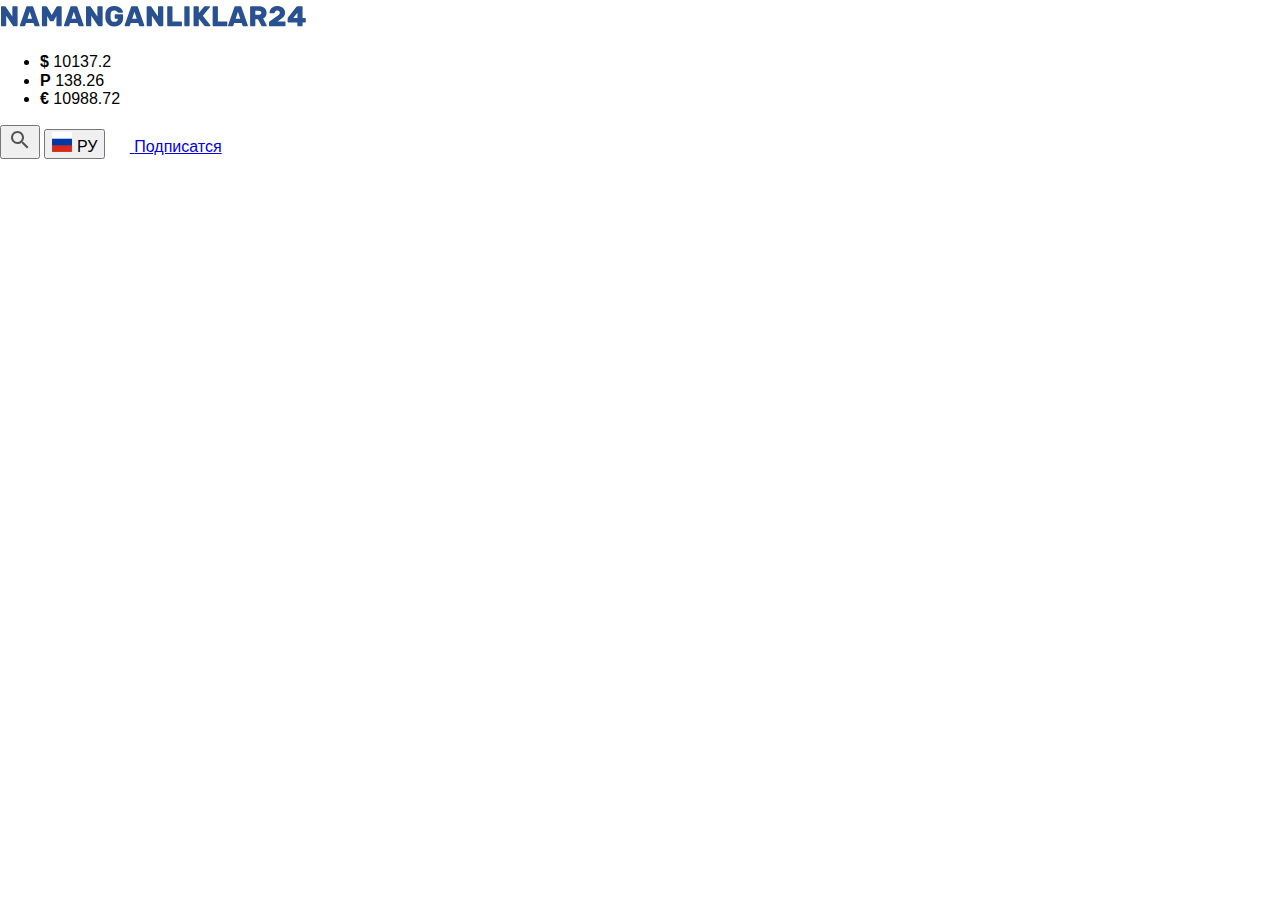
==== index.html @ 93533de0 "Add projects webfonts" ====
<!DOCTYPE html>
<html class="page" lang="ru">
<head>
  <meta charset="UTF-8">
  <meta name="viewport" content="width=device-width, initial-scale=1.0">
  <title>Namanganliklar24 yangiliklar sayti</title>
  <link rel="stylesheet" href="css/normalize.css">
  <link rel="stylesheet" href="css/styles.css">
</head>
<body class="page__body">
  
  <a class="logo" href="index.html">
    <img class="logo__img" src="img/logo.svg" alt="Лого сайта Namanganliklar24" 
    width="306" height="33">
  </a>
  
  <ul class="exchange-rates">
    <li class="exchange-rates__item">
      <b class="exchange-rates__icon">&dollar;</b> 
      <span class="exchange-rates__value">10137.2</span>
    </li>
    <li class="exchange-rates__item">
      <b class="exchange-rates__icon">Р</b> 
      <span  class="exchange-rates__value">138.26</span>
    </li>
    <li class="exchange-rates__item">
      <b class="exchange-rates__icon">&euro;</b> 
      <span  class="exchange-rates__value">10988.72</span>
    </li>
  </ul>
  
  <div>
    <button class="search-button" type="button">
      <img class="search-button__img" src="img/icon-magnify.svg" alt="Иконка лупы" 
      width="24" height="24">
    </button>
    <button class="language-toggler" type="button">
      <img class="language-toggler__img" src="img/icon-russia-flag.svg" alt="Иконка флага Россия" 
      width="20" height="20">
      <span class="language-toggler__text">РУ</span>
    </button>
    <a class="telegram-sub" href="https://tme.to/coderealistics" target="_blank">
      <img class="telegram-sub__img" src="img/icon-telegram.svg" alt="Лого мессенжера Телеграм"
      width="20" height="20">
      <span class="telegram-sub__text">Подписатся</span>
    </a>
  </div>
  
  <script src="js/main.js"></script>
</body>
</html>
---- css/styles.css ----
/* FONTS */
@font-face {
  font-family: "Rubik";
  font-style: normal;
  font-weight: 400;
  font-display: swap;
  src: url("../webfonts/rubik-v9-latin-regular.woff2") format("woff2"), 
  url("../webfonts/rubik-v9-latin-regular.woff") format("woff");
}
@font-face {
  font-family: "Rubik";
  font-style: normal;
  font-weight: 500;
  font-display: swap;
  src: url("../webfonts/rubik-v9-latin-500.woff2") format("woff2"), 
  url("../webfonts/rubik-v9-latin-500.woff") format("woff");
}
@font-face {
  font-family: "Rubik";
  font-style: normal;
  font-weight: 700;
  font-display: swap;
  src: url("../webfonts/rubik-v9-latin-700.woff2") format("woff2"), 
  url("../webfonts/rubik-v9-latin-700.woff") format("woff"); 
}

@font-face {
  font-family: "Roboto";
  font-style: normal;
  font-weight: 400;
  font-display: swap;
  src: url("../webfonts/roboto-v20-latin-regular.woff2") format("woff2"),
  url("../webfonts/roboto-v20-latin-regular.woff") format("woff"); 
}

@font-face {
  font-family: "Roboto";
  font-style: italic;
  font-weight: 400;
  font-display: swap;
  src: url("../webfonts/roboto-v20-latin-italic.woff2") format("woff2"), 
  url("../webfonts/roboto-v20-latin-italic.woff") format("woff"); 
}

@font-face {
  font-family: "Roboto";
  font-style: normal;
  font-weight: 500;
  font-display: swap;
  src: url("../webfonts/roboto-v20-latin-500.woff2") format("woff2"), 
  url("../webfonts/roboto-v20-latin-500.woff") format("woff"); 
}

@font-face {
  font-family: "Roboto";
  font-style: italic;
  font-weight: 500;
  font-display: swap;
  src: url("../webfonts/roboto-v20-latin-500italic.woff2") format("woff2"),
  url("../webfonts/roboto-v20-latin-500italic.woff") format("woff"); 
}

body{
  font-family: "Rubik", "Arial", sans-serif;
}
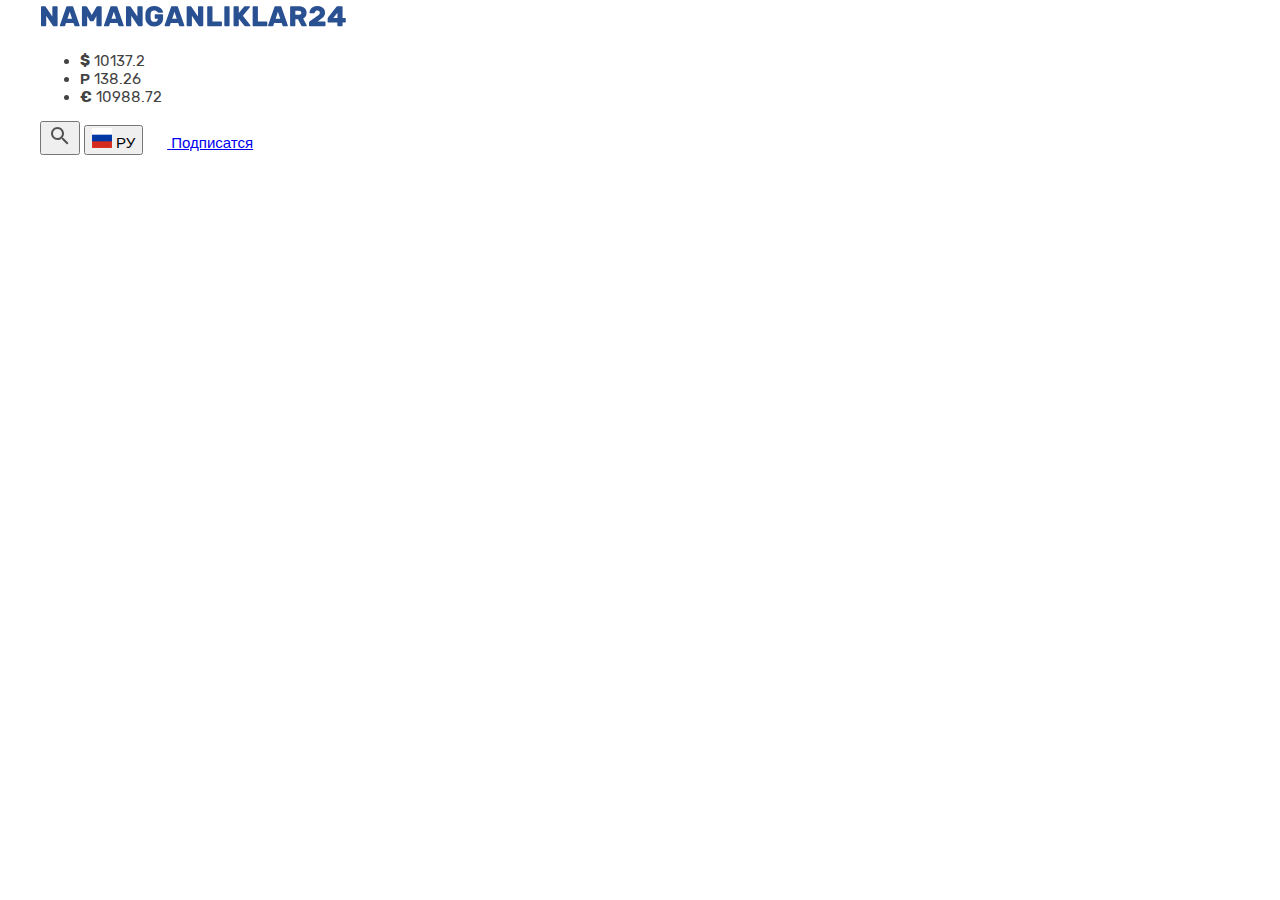
==== commit a0d56683: "Create table of contents for CSS. Add container styles. Refactor HTML." ====
--- a/index.html
+++ b/index.html
@@ -9,42 +9,48 @@
 </head>
 <body class="page__body">
   
-  <a class="logo" href="index.html">
-    <img class="logo__img" src="img/logo.svg" alt="Лого сайта Namanganliklar24" 
-    width="306" height="33">
-  </a>
-  
-  <ul class="exchange-rates">
-    <li class="exchange-rates__item">
-      <b class="exchange-rates__icon">&dollar;</b> 
-      <span class="exchange-rates__value">10137.2</span>
-    </li>
-    <li class="exchange-rates__item">
-      <b class="exchange-rates__icon">Р</b> 
-      <span  class="exchange-rates__value">138.26</span>
-    </li>
-    <li class="exchange-rates__item">
-      <b class="exchange-rates__icon">&euro;</b> 
-      <span  class="exchange-rates__value">10988.72</span>
-    </li>
-  </ul>
-  
-  <div>
-    <button class="search-button" type="button">
-      <img class="search-button__img" src="img/icon-magnify.svg" alt="Иконка лупы" 
-      width="24" height="24">
-    </button>
-    <button class="language-toggler" type="button">
-      <img class="language-toggler__img" src="img/icon-russia-flag.svg" alt="Иконка флага Россия" 
-      width="20" height="20">
-      <span class="language-toggler__text">РУ</span>
-    </button>
-    <a class="telegram-sub" href="https://tme.to/coderealistics" target="_blank">
-      <img class="telegram-sub__img" src="img/icon-telegram.svg" alt="Лого мессенжера Телеграм"
-      width="20" height="20">
-      <span class="telegram-sub__text">Подписатся</span>
-    </a>
-  </div>
+  <header class="site-header">
+    <div class="container">
+      <div class="site-header__top">
+        <a class="logo" href="index.html">
+          <img class="logo__img" src="img/logo.svg" alt="Лого сайта Namanganliklar24" 
+          width="306" height="33">
+        </a>
+        
+        <ul class="exchange-rates">
+          <li class="exchange-rates__item">
+            <b class="exchange-rates__icon">&dollar;</b> 
+            <span class="exchange-rates__value">10137.2</span>
+          </li>
+          <li class="exchange-rates__item">
+            <b class="exchange-rates__icon">Р</b> 
+            <span  class="exchange-rates__value">138.26</span>
+          </li>
+          <li class="exchange-rates__item">
+            <b class="exchange-rates__icon">&euro;</b> 
+            <span  class="exchange-rates__value">10988.72</span>
+          </li>
+        </ul>
+        
+        <div class="site-header__actions">
+          <button class="search-button" type="button">
+            <img class="search-button__img" src="img/icon-magnify.svg" alt="Иконка лупы" 
+            width="24" height="24">
+          </button>
+          <button class="language-toggler" type="button">
+            <img class="language-toggler__img" src="img/icon-russia-flag.svg" alt="Иконка флага Россия" 
+            width="20" height="20">
+            <span class="language-toggler__text">РУ</span>
+          </button>
+          <a class="telegram-sub" href="https://tme.to/coderealistics" target="_blank">
+            <img class="telegram-sub__img" src="img/icon-telegram.svg" alt="Лого мессенжера Телеграм"
+            width="20" height="20">
+            <span class="telegram-sub__text">Подписатся</span>
+          </a>
+        </div> <!--site-header__actions -->
+      </div> <!--site-header__top-->
+    </div> <!-- container -->
+  </header>
   
   <script src="js/main.js"></script>
 </body>
--- a/css/styles.css
+++ b/css/styles.css
@@ -1,3 +1,7 @@
+/* Table of contents */
+/* 1. Fonts */
+/* 2. General styles */
+/* 3. Container */
 /* FONTS */
 @font-face {
   font-family: "Rubik";
@@ -60,6 +64,27 @@
   url("../webfonts/roboto-v20-latin-500italic.woff") format("woff"); 
 }
 
+/* GENERAL STYLES */
+
+html {
+  box-sizing: border-box;
+  height: 100% ;
+}
+*,
+*::before,
+*::after {
+  box-sizing: inherit;
+}
 body{
   font-family: "Rubik", "Arial", sans-serif;
+  font-size: 15px;
+  line-height: 18px;
+  color: #434343;
+}
+
+/* CONTAINER */
+.container{
+  max-width: 1240px;
+  padding: 0 20px;
+  margin: 0 auto;
 }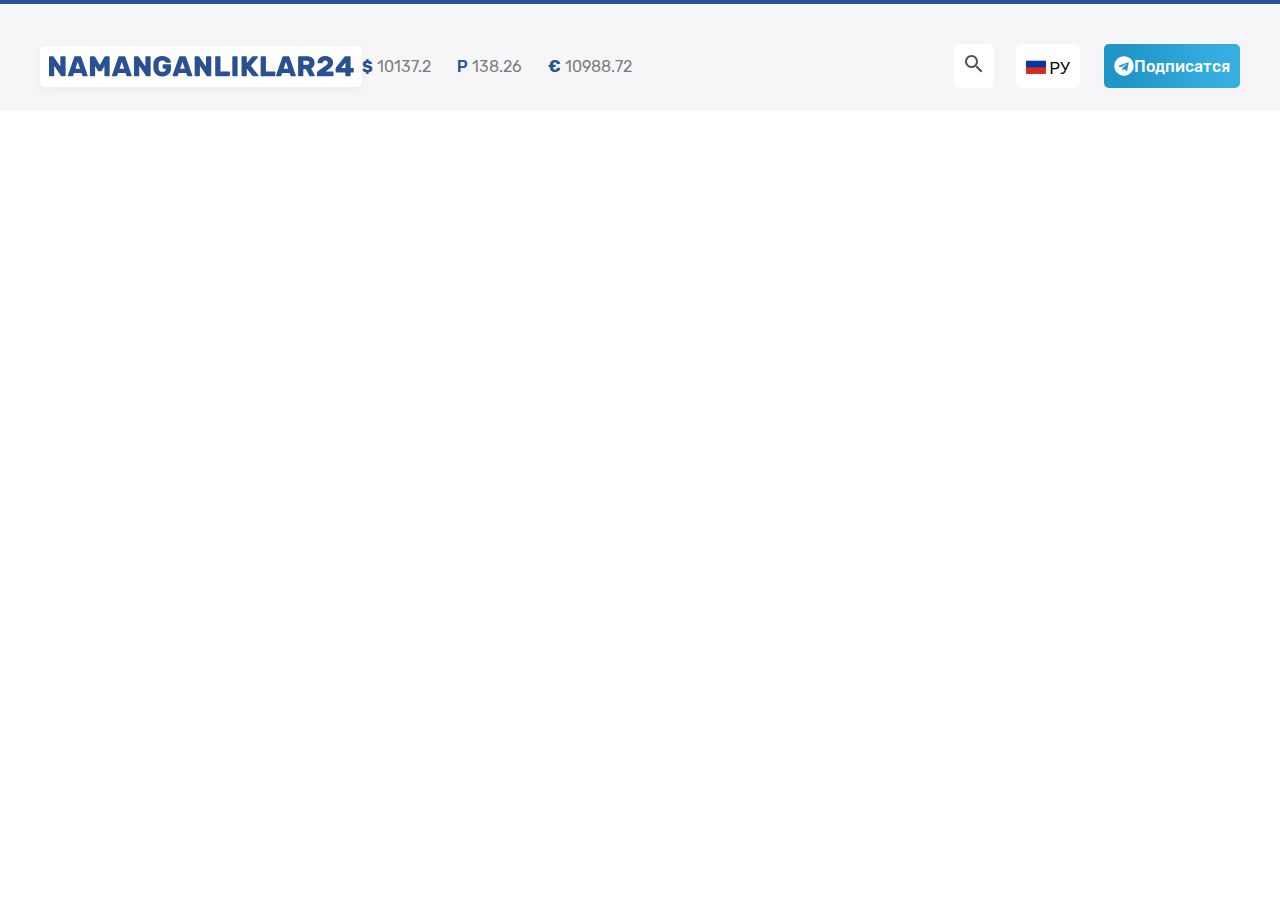
==== commit f5d10c1a: "Fix BEM related issue" ====
--- a/index.html
+++ b/index.html
@@ -17,7 +17,7 @@
           width="306" height="33">
         </a>
         
-        <ul class="exchange-rates">
+        <ul class="site-header_exchange-rates exchange-rates">
           <li class="exchange-rates__item">
             <b class="exchange-rates__icon">&dollar;</b> 
             <span class="exchange-rates__value">10137.2</span>
@@ -33,11 +33,11 @@
         </ul>
         
         <div class="site-header__actions">
-          <button class="search-button" type="button">
+          <button class="site-header__search-button search-button" type="button">
             <img class="search-button__img" src="img/icon-magnify.svg" alt="Иконка лупы" 
             width="24" height="24">
           </button>
-          <button class="language-toggler" type="button">
+          <button class="site-header__language-toggler language-toggler" type="button">
             <img class="language-toggler__img" src="img/icon-russia-flag.svg" alt="Иконка флага Россия" 
             width="20" height="20">
             <span class="language-toggler__text">РУ</span>
--- a/css/styles.css
+++ b/css/styles.css
@@ -1,7 +1,14 @@
 /* Table of contents */
-/* 1. Fonts */
-/* 2. General styles */
-/* 3. Container */
+/* 1. FONTS */
+/* 2. GENERAL SYLES */
+/* 3. CONTAINER */
+/* 4. SITE-HEADER */
+/* 5. LOGO  */
+/* 6. EXCHANGE-RATES */
+/* 7. SEARCH-BUTTON */
+/* 8. LANGUAGE-TOGGLER */
+/* 9. TELEGRAM-SUB */
+
 /* FONTS */
 @font-face {
   font-family: "Rubik";
@@ -16,8 +23,8 @@
   font-style: normal;
   font-weight: 500;
   font-display: swap;
-  src: url("../webfonts/rubik-v9-latin-500.woff2") format("woff2"), 
-  url("../webfonts/rubik-v9-latin-500.woff") format("woff");
+  src: url("../webfonts/Rubik-Medium.woff2") format("woff2"), 
+  url("../webfonts/Rubik-Medium.woff") format("woff");
 }
 @font-face {
   font-family: "Rubik";
@@ -87,4 +94,86 @@
   max-width: 1240px;
   padding: 0 20px;
   margin: 0 auto;
+}
+/* SITE-HEADER  */
+.site-header {
+  padding-bottom: 23px;
+  padding-top: 40px;
+  border-top: 4px solid #295093;
+  background-color: #F6f6f9;
+}
+.site-header_exchange-rates{
+  margin-right: 17px;
+}
+.site-header__top {
+  font-size: 16px;
+  line-height: 19px;
+  display: flex;
+  align-items: center;
+  flex-wrap: wrap;
+}
+.site-header__actions{
+  display: flex;
+  flex-wrap: wrap;
+  /* align-items: center; */
+  margin-left: auto;
+}
+.site-header__search-button{
+  margin-right: 22px;
+}
+.site-header__language-toggler{
+  margin-right: 24px;
+}
+/* LOGO */
+.logo{
+  display: flex;
+  padding: 4px 8px;
+  border-radius: 5px;
+  box-shadow: 0px 2px 6px rgba(202, 202, 202, 0.25);
+  background-color: #fff;
+}
+/* EXCHANGE-RATES */
+.exchange-rates{
+  display: flex;
+  align-items: center;
+  flex-wrap: wrap;
+  padding: 0;
+  margin: 0;
+  list-style-type: none;
+  color: #7A7A7A;
+}
+.exchange-rates__icon{
+  color:#285193;
+}
+.exchange-rates__item:not(:last-child){
+  margin-right: 26px;
+}
+/* SEARCH-BUTTON */
+.search-button{
+  padding: 8px;
+  border: none;
+  border-radius: 5px;
+  background-color: #fff;
+}
+/* LANGUAGE-TOGGLER */
+.language-toggler{
+  padding: 10px;
+  border: none;
+  border-radius: 5px;
+  background-color: #fff;
+}
+/* 8. TELEGRAM-SUB */
+.telegram-sub{
+  display: flex;
+  align-items: center;
+  font-weight: 500;
+  padding: 10px;
+  color: #FFF;
+  background-image: linear-gradient(90deg, #1E96C8 15.07%, #37AEE2 85.96%);
+  background-color: #1E96C8;
+  border-radius: 5px;
+  text-decoration: none;
+}
+.telegram-sub__text{
+  font-weight: 500;
 }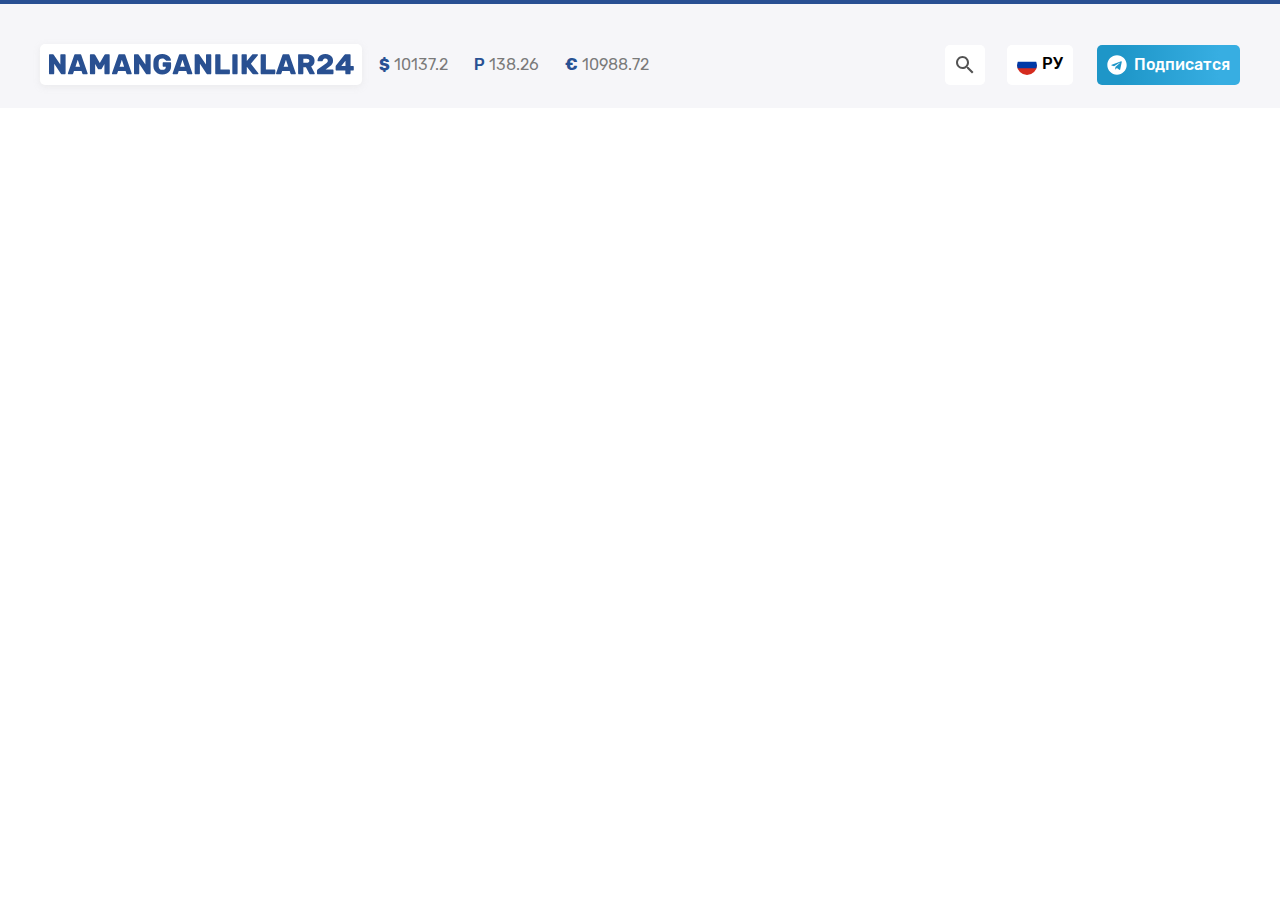
==== commit 9e80bfe5: "Add Telegram Link Hover State Styles" ====
--- a/index.html
+++ b/index.html
@@ -12,7 +12,7 @@
   <header class="site-header">
     <div class="container">
       <div class="site-header__top">
-        <a class="logo" href="index.html">
+        <a class="site-header__logo logo" href="index.html">
           <img class="logo__img" src="img/logo.svg" alt="Лого сайта Namanganliklar24" 
           width="306" height="33">
         </a>
@@ -34,13 +34,17 @@
         
         <div class="site-header__actions">
           <button class="site-header__search-button search-button" type="button">
-            <img class="search-button__img" src="img/icon-magnify.svg" alt="Иконка лупы" 
+            <span class="search-button__wrapper">
+              <img class="search-button__img" src="img/icon-magnify.svg" alt="Иконка лупы" 
             width="24" height="24">
+            </span>
           </button>
           <button class="site-header__language-toggler language-toggler" type="button">
-            <img class="language-toggler__img" src="img/icon-russia-flag.svg" alt="Иконка флага Россия" 
+            <span class="language-toggler__wrapper">
+              <img class="language-toggler__img" src="img/icon-russia-flag.svg" alt="Иконка флага Россия" 
             width="20" height="20">
             <span class="language-toggler__text">РУ</span>
+            </span>
           </button>
           <a class="telegram-sub" href="https://tme.to/coderealistics" target="_blank">
             <img class="telegram-sub__img" src="img/icon-telegram.svg" alt="Лого мессенжера Телеграм"
--- a/css/styles.css
+++ b/css/styles.css
@@ -118,6 +118,9 @@
   /* align-items: center; */
   margin-left: auto;
 }
+.site-header__logo{
+  margin-right: 17px;
+}
 .site-header__search-button{
   margin-right: 22px;
 }
@@ -150,10 +153,16 @@
 }
 /* SEARCH-BUTTON */
 .search-button{
+  padding: 0;
+  border: none;
+  border-radius: 5px;
+  background-color: #fff;
+}
+.search-button__wrapper{
   padding: 8px;
-  border: none;
-  border-radius: 5px;
-  background-color: #fff;
+  display: flex;
+  justify-content: center;
+  align-items: center;
 }
 /* LANGUAGE-TOGGLER */
 .language-toggler{
@@ -162,6 +171,17 @@
   border-radius: 5px;
   background-color: #fff;
 }
+.language-toggler__img{
+  width: 20px;
+  height: 20px;
+  border-radius: 50%;
+  margin-right: 5px;
+}
+.language-toggler__wrapper{
+  display: flex;
+  align-items: center;
+  font-weight: 500;
+}
 /* 8. TELEGRAM-SUB */
 .telegram-sub{
   display: flex;
@@ -176,4 +196,11 @@
 }
 .telegram-sub__text{
   font-weight: 500;
-}+}
+.telegram-sub:hover{
+  background-color: #37AEE2;
+  background-image: linear-gradient(90deg, #37AEE2  15.07%, #1E96C8 85.96%);
+}
+.telegram-sub__img{
+  margin-right: 7px;
+}
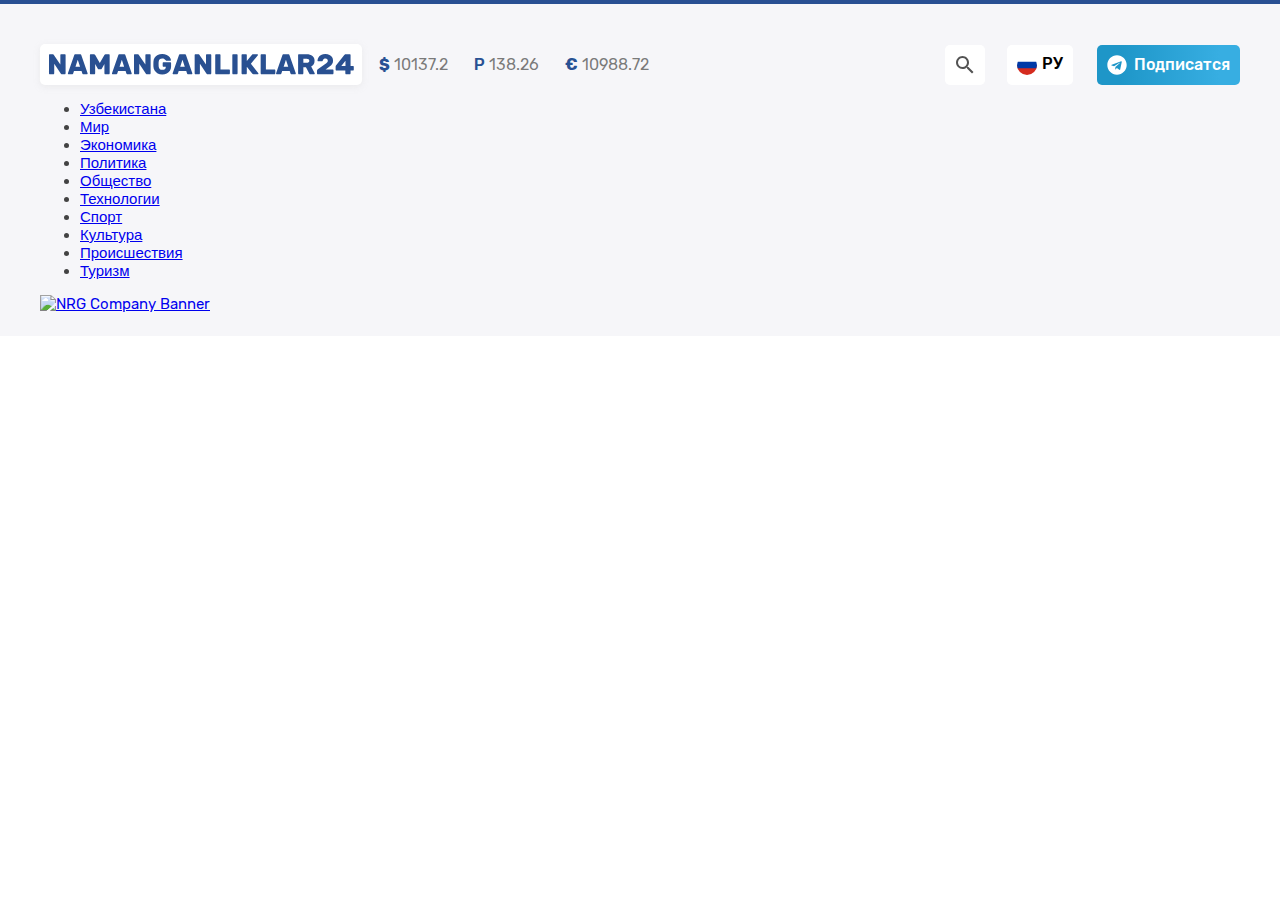
==== commit 23adaf02: "Add sitenav and top-banners sections' HTML" ====
--- a/index.html
+++ b/index.html
@@ -9,8 +9,10 @@
 </head>
 <body class="page__body">
   
+  <!-- SITE-HEADER -->
   <header class="site-header">
     <div class="container">
+      <!-- SITE-HEADER-TOP -->
       <div class="site-header__top">
         <a class="site-header__logo logo" href="index.html">
           <img class="logo__img" src="img/logo.svg" alt="Лого сайта Namanganliklar24" 
@@ -53,9 +55,54 @@
           </a>
         </div> <!--site-header__actions -->
       </div> <!--site-header__top-->
+
+    <!-- SITE-NAVIGATION -->
+    <nav class="sitenav">
+      <ul class="sitenav__list">
+        <li class="sitenav__item">
+          <a class="sitenav__link" href="list.html">Узбекистана</a>
+        </li>
+        <li class="sitenav__item">
+          <a class="sitenav__link" href="list.html">Мир</a>
+        </li>
+        <li class="sitenav__item">
+          <a class="sitenav__link" href="list.html">Экономика</a>
+        </li>
+        <li class="sitenav__item">
+          <a class="sitenav__link" href="list.html">Политика</a>
+        </li>
+        <li class="sitenav__item">
+          <a class="sitenav__link" href="list.html">Общество</a>
+        </li>
+        <li class="sitenav__item">
+          <a class="sitenav__link" href="list.html">Технологии</a>
+        </li>
+        <li class="sitenav__item">
+          <a class="sitenav__link" href="list.html">Спорт</a>
+        </li>
+        <li class="sitenav__item">
+          <a class="sitenav__link" href="list.html">Культура</a>
+        </li>
+        <li class="sitenav__item">
+          <a class="sitenav__link" href="list.html">Происшествия</a>
+        </li>
+        <li class="sitenav__item">
+          <a class="sitenav__link" href="list.html">Туризм</a>
+        </li>
+      </ul>
+    </nav>
+
+    <!-- TOP-BANNER -->
+    <aside class="top-banner">
+      <a class="top-banner__link" href="#" target="_blank">
+        <img class="top-banner__img" src="img/nrg-banner.jpg" srcset="img/nrg-banner.jpg 1x, img/nrg-banner@2x.jpg 2x" alt="NRG Company Banner"
+        width="1200" height="99">
+      </a>
+    </aside>
     </div> <!-- container -->
   </header>
   
+
   <script src="js/main.js"></script>
 </body>
-</html>+</html> 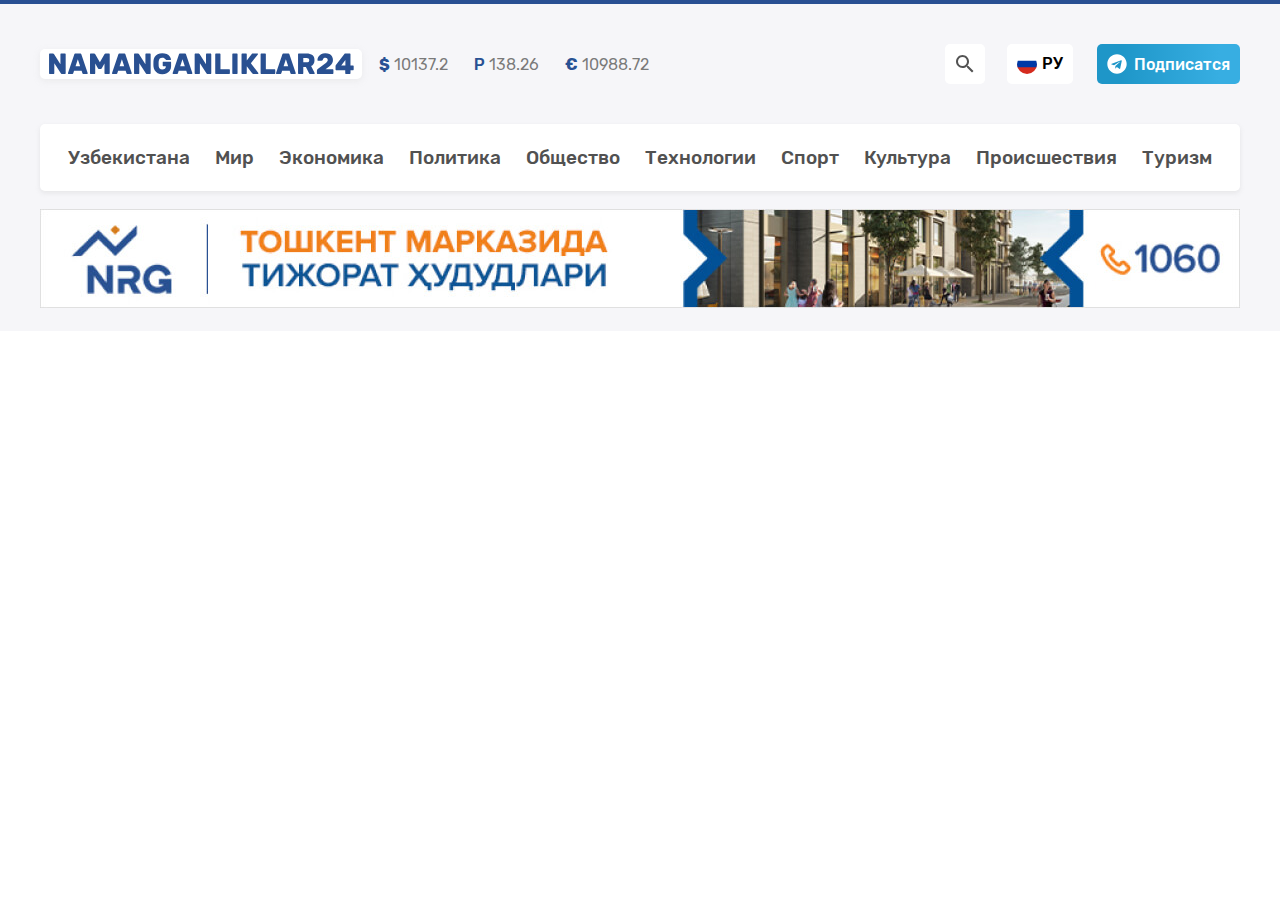
==== commit d90c4d1b: "Make site-header responsive" ====
--- a/index.html
+++ b/index.html
@@ -10,7 +10,7 @@
 <body class="page__body">
   
   <!-- SITE-HEADER -->
-  <header class="site-header">
+  <header class="site-header site-header--open">
     <div class="container">
       <!-- SITE-HEADER-TOP -->
       <div class="site-header__top">
@@ -53,11 +53,23 @@
             width="20" height="20">
             <span class="telegram-sub__text">Подписатся</span>
           </a>
+        
+        
+        
+        
+        
+        
+        
+        
+        
         </div> <!--site-header__actions -->
+        <button class="site-header__toggler" type="button">
+          Меню
+        </button>
       </div> <!--site-header__top-->
 
     <!-- SITE-NAVIGATION -->
-    <nav class="sitenav">
+    <nav class="sitenav sitenav--open">
       <ul class="sitenav__list">
         <li class="sitenav__item">
           <a class="sitenav__link" href="list.html">Узбекистана</a>
@@ -103,6 +115,6 @@
   </header>
   
 
-  <script src="js/main.js"></script>
+  <script src="./js/main.js"></script>
 </body>
 </html> --- a/css/styles.css
+++ b/css/styles.css
@@ -8,6 +8,9 @@
 /* 7. SEARCH-BUTTON */
 /* 8. LANGUAGE-TOGGLER */
 /* 9. TELEGRAM-SUB */
+/* 10. SITENAV */
+/* 11. TOP-BANNER */
+/* 12. KEYFRAMES */
 
 /* FONTS */
 @font-face {
@@ -87,6 +90,10 @@
   font-size: 15px;
   line-height: 18px;
   color: #434343;
+}
+*:focus{
+  outline: 0;
+  box-shadow: 0 0 0 4px rgba(41, 80, 147, 0.4);
 }
 
 /* CONTAINER */
@@ -111,6 +118,7 @@
   display: flex;
   align-items: center;
   flex-wrap: wrap;
+  margin-bottom: 40px;
 }
 .site-header__actions{
   display: flex;
@@ -126,6 +134,9 @@
 }
 .site-header__language-toggler{
   margin-right: 24px;
+}
+.site-header__toggler{
+  display: none;
 }
 /* LOGO */
 .logo{
@@ -134,6 +145,13 @@
   border-radius: 5px;
   box-shadow: 0px 2px 6px rgba(202, 202, 202, 0.25);
   background-color: #fff;
+  transition: transform 0.3 ease;
+}
+.logo:hover{
+  transform: scale(1.025);
+}
+.logo:focus{
+  box-shadow: 0 0 0 4px rgba(41, 80, 147, 0.4);
 }
 /* EXCHANGE-RATES */
 .exchange-rates{
@@ -157,6 +175,8 @@
   border: none;
   border-radius: 5px;
   background-color: #fff;
+  transition: box-shadow 0.3s ease;
+  cursor: pointer;
 }
 .search-button__wrapper{
   padding: 8px;
@@ -170,6 +190,8 @@
   border: none;
   border-radius: 5px;
   background-color: #fff;
+  transition: box-shadow 0.3s ease;
+  cursor: pointer;
 }
 .language-toggler__img{
   width: 20px;
@@ -181,6 +203,10 @@
   display: flex;
   align-items: center;
   font-weight: 500;
+}
+.search-button:hover,
+.language-toggler:hover{
+  box-shadow: 0 5px 8px rgba(0, 0, 0, 0.1);
 }
 /* 8. TELEGRAM-SUB */
 .telegram-sub{
@@ -193,6 +219,7 @@
   background-color: #1E96C8;
   border-radius: 5px;
   text-decoration: none;
+  transition: box-shadow 0.3s ease;
 }
 .telegram-sub__text{
   font-weight: 500;
@@ -200,7 +227,198 @@
 .telegram-sub:hover{
   background-color: #37AEE2;
   background-image: linear-gradient(90deg, #37AEE2  15.07%, #1E96C8 85.96%);
+  box-shadow: 0 5px 8px rgba(0, 0, 0, 0.1);
 }
 .telegram-sub__img{
   margin-right: 7px;
 }
+/* SITENAV */
+.sitenav{
+  background: #fff;
+  box-shadow: 0px 2px 5px rgba(159, 159, 159, 0.19);
+  border-radius: 5px;
+  margin-bottom: 18px;
+  
+  font-size: 19px;
+  line-height: 23px;
+  font-weight: 500;
+}
+.sitenav__list{
+  display: flex;
+  flex-wrap: wrap;
+  justify-content: center;
+  align-items: center;
+  padding: 17px 12px;
+  margin: 0;
+  list-style-type: none;
+}
+.sitenav__item{
+  margin: 5px 0px;
+}
+.sitenav__item:not(:last-child){
+  margin-right: 25px;
+}
+.sitenav__link{
+  display: block;
+  color: #515151;
+  text-decoration: none;
+  transition: color 0.3s ease;
+}
+.sitenav__link:hover{
+  color: #295091;
+}
+/* TOP-BANNER */
+
+.top-banner__link{
+  display: flex;
+}
+img{
+  height: auto;
+  max-width: 100%;
+}
+/* MEDIA QUERIES */
+@media (max-width:1000px){
+  .site-header{
+    padding-top: 20px;
+  }
+  .site-header__top{
+    align-items: stretch;
+  }
+  .site-header__logo{
+    margin-right: 0;
+  }
+  .exchange-rates{
+    order: -1;
+    width: 100%;
+    justify-content: center;
+    margin-bottom: 15px;
+  }
+}
+@media (max-width:850px){
+  .site-header__top{
+    margin-bottom: 20px;
+  }
+  .exchange-rates{
+    font-size: 14px;
+    line-height: 17px;
+  }
+  .sitenav{
+    font-size: 16px;
+    line-height: 20px;
+  }
+  .sitenav__item{
+    margin-top: 3px;
+    margin-bottom: 3px;
+  }
+}
+
+@media (max-width: 500px){
+  .logo__img{
+    width: 220px;
+  }
+  .sitenav{
+    width: 80%;
+  }
+}
+
+@media (max-width: 750px){
+  .page__body{
+    margin-top: 82px;
+  }
+  .site-header{
+    padding: 20px 0;
+    position: fixed;
+    width: 100%;
+    top: 0;
+    left: 0;
+    z-index: 10;
+  }
+  .site-header__top{
+    margin-bottom: 0;
+  }
+  .site-header__toggler{
+    display: block;
+    border: none;
+    padding: 10px;
+    background-color: #fff;
+    border-radius: 5px;
+    font-weight: 500;
+    cursor: pointer;
+    transition: box-shadow 0.3s ease;
+    box-shadow: 0px 2px 6px rgba(202, 202, 202, 0.25);
+    position: relative;
+    z-index: 20;
+  }
+  .site-header__toggler:focus{
+    box-shadow: 0 0 0 4px rgba(41, 80, 147, 0.4);
+  }
+  .search-button,
+  .language-toggler,
+  .telegram-sub,
+  .exchange-rates{
+    display: none;
+  }
+  .sitenav{
+    margin-bottom: 0;
+    transition: transform 0.3s ease;
+    transform: translateX(120%);
+    animation: sitenav-slide-out 0.3s ease 1 forwards;
+    position: fixed;
+    z-index: 15;
+    top: 0;
+    right: 0;
+    bottom: 0;
+    width: 65%;
+    border-radius: 0;
+    transform: translateX(0);
+    transition: transform 0.3s ease;
+    box-shadow: -10px 0 15px rgba(0,0,0,0.1);
+  }
+  .sitenav--open{
+    animation: sitenav-slide-in 0.3s ease 1 forwards;
+    display: block;
+  }
+  .sitenav__list {
+    flex-direction: column;
+    align-items: flex-end;
+    padding: 20px;
+    padding-top: 82px;
+  }
+  .sitenav__item {
+    width: 100%;
+    margin: 0 5px;
+  }
+  .sitenav__item:not(:last-child){
+    border-bottom: 1px solid #515151;
+  }
+  .sitenav__link{
+    text-align: right;
+    padding: 10px 20px;
+    transition: color 0.3s ease, 
+    background-color 0.3s ease;
+  }
+  .sitenav__link:active{
+background-color: #295091;
+color: #fff;
+  }
+  .top-banner{
+    display: none;
+  }
+}
+/* KEYFRAMES */
+@keyframes sitenav-slide-out{
+  from {
+    transform: translateX(0);
+  }
+  to {
+    transform: translateX(120%);
+  }
+}
+@keyframes sitenav-slide-in{
+  from {
+    transform: translateX(120%);
+  }
+  to {
+    transform: translateX(0);
+  }
+}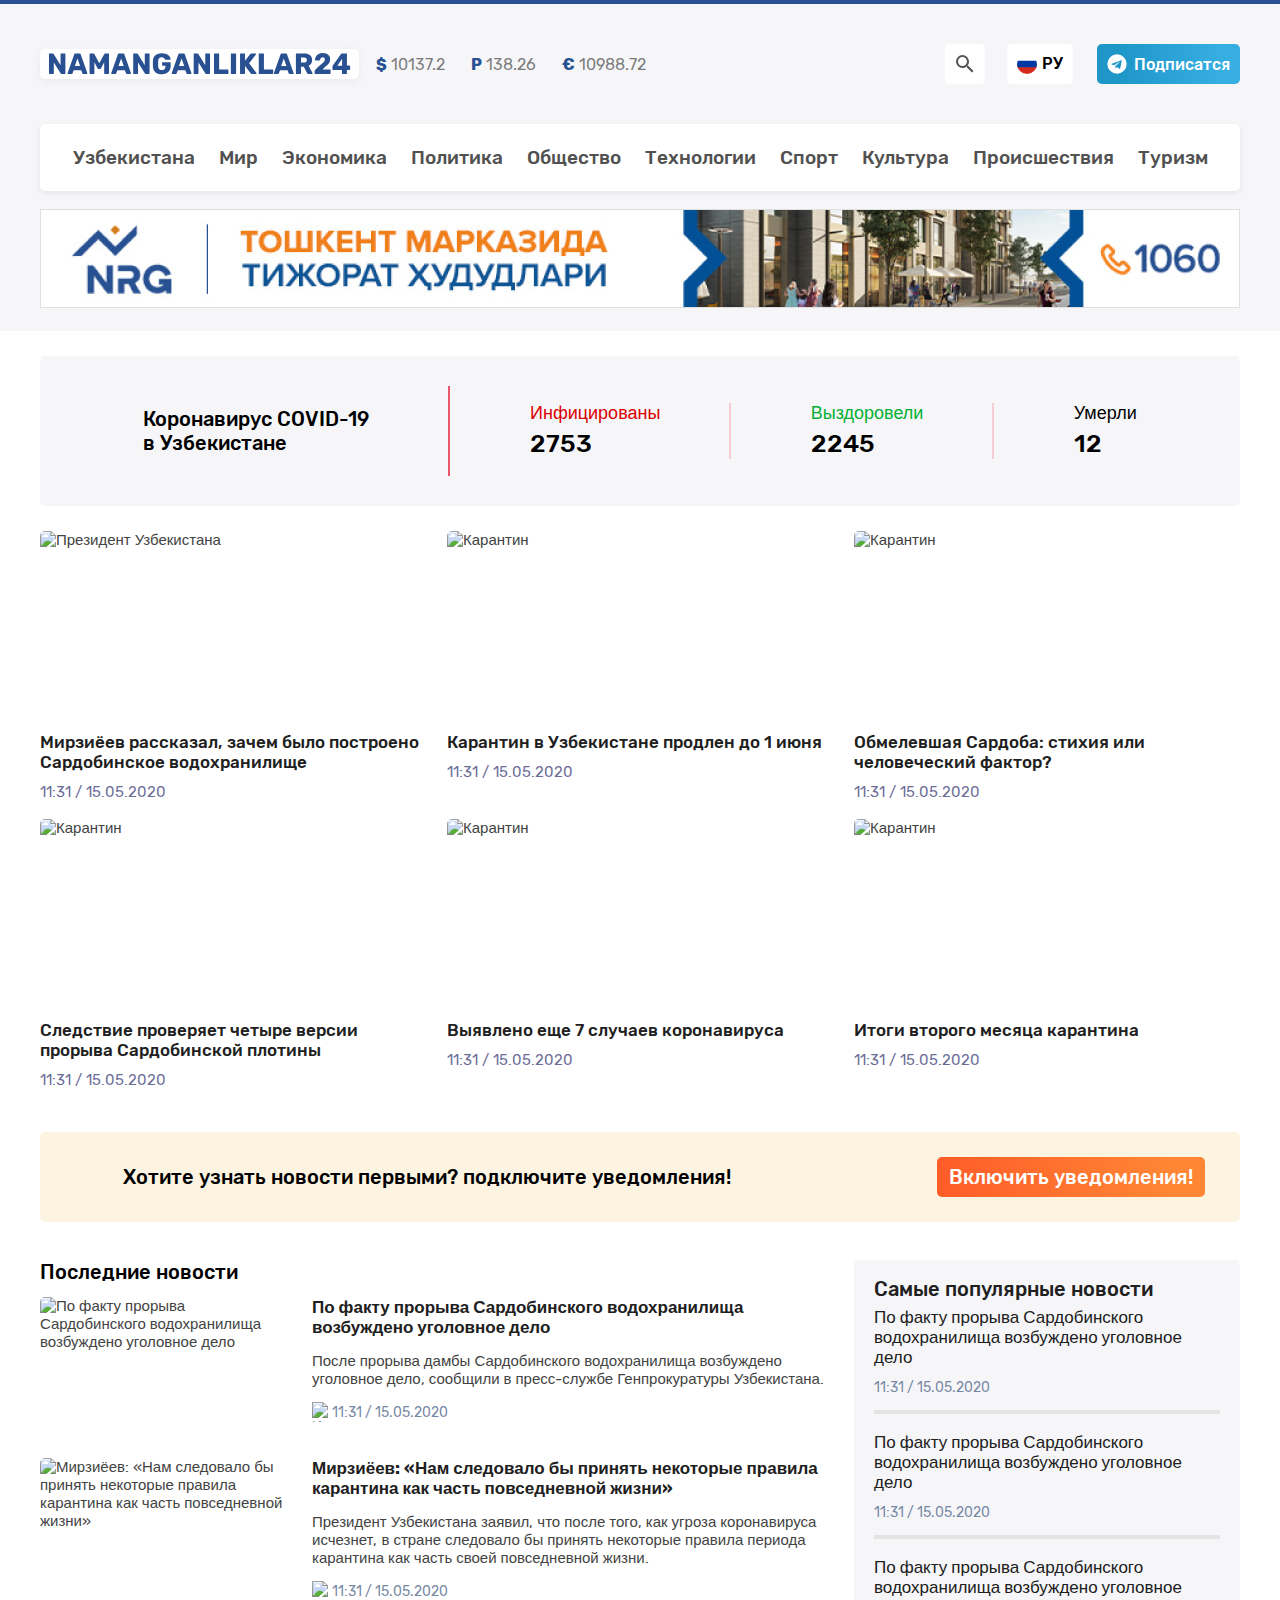
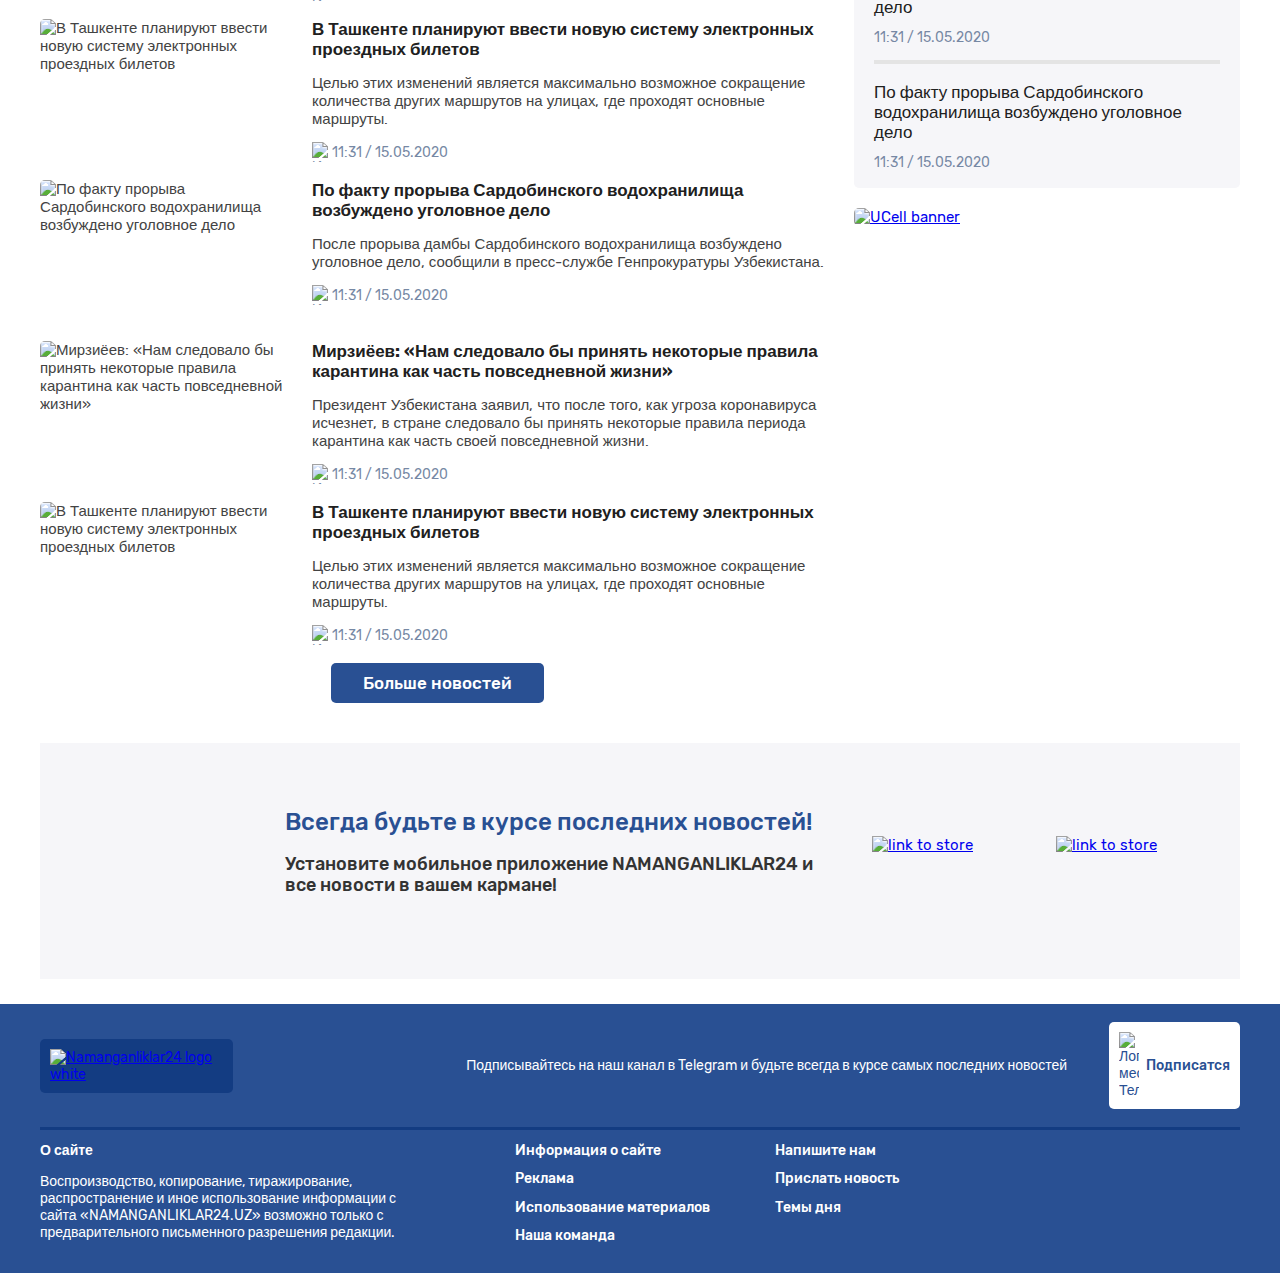
==== commit 7f84c31c: "Full update" ====
--- a/index.html
+++ b/index.html
@@ -3,118 +3,418 @@
 <head>
   <meta charset="UTF-8">
   <meta name="viewport" content="width=device-width, initial-scale=1.0">
-  <title>Namanganliklar24 yangiliklar sayti</title>
+  <title>Namanganliklar24</title>
   <link rel="stylesheet" href="css/normalize.css">
   <link rel="stylesheet" href="css/styles.css">
 </head>
 <body class="page__body">
-  
+
   <!-- SITE-HEADER -->
-  <header class="site-header site-header--open">
+  <header class="site-header">
     <div class="container">
-      <!-- SITE-HEADER-TOP -->
+      <!-- Site-header top -->
       <div class="site-header__top">
         <a class="site-header__logo logo" href="index.html">
-          <img class="logo__img" src="img/logo.svg" alt="Лого сайта Namanganliklar24" 
-          width="306" height="33">
-        </a>
-        
-        <ul class="site-header_exchange-rates exchange-rates">
+          <img class="logo__img" src="img/logo.svg" alt="Лого сайта Namanganliklar24" width="303" height="33">
+        </a>
+      
+        <ul class="site-header__exchange-rates exchange-rates">
           <li class="exchange-rates__item">
             <b class="exchange-rates__icon">&dollar;</b> 
             <span class="exchange-rates__value">10137.2</span>
           </li>
           <li class="exchange-rates__item">
-            <b class="exchange-rates__icon">Р</b> 
-            <span  class="exchange-rates__value">138.26</span>
+            <b class="exchange-rates__icon">P</b> 
+            <span class="exchange-rates__value">138.26</span>
           </li>
           <li class="exchange-rates__item">
             <b class="exchange-rates__icon">&euro;</b> 
-            <span  class="exchange-rates__value">10988.72</span>
+            <span class="exchange-rates__value">10988.72</span>
           </li>
         </ul>
-        
+      
         <div class="site-header__actions">
           <button class="site-header__search-button search-button" type="button">
             <span class="search-button__wrapper">
-              <img class="search-button__img" src="img/icon-magnify.svg" alt="Иконка лупы" 
-            width="24" height="24">
+              <img class="search-button__img" src="img/icon-magnify.svg" alt="Иконка лупы" width="24" height="24">
             </span>
           </button>
           <button class="site-header__language-toggler language-toggler" type="button">
             <span class="language-toggler__wrapper">
-              <img class="language-toggler__img" src="img/icon-russia-flag.svg" alt="Иконка флага Россия" 
-            width="20" height="20">
-            <span class="language-toggler__text">РУ</span>
+              <img class="language-toggler__img" src="img/icon-russia-flag.svg" alt="Иконка флага России" width="20" height="20">
+              <span class="language-toggler__text">РУ</span>
             </span>
           </button>
-          <a class="telegram-sub" href="https://tme.to/coderealistics" target="_blank">
-            <img class="telegram-sub__img" src="img/icon-telegram.svg" alt="Лого мессенжера Телеграм"
-            width="20" height="20">
+          <a class="site-header__telegram-sub telegram-sub telegram-sub--dark" href="https://tme.to/mayoquz" target="_blank">
+            <img class="telegram-sub__img" src="img/icon-telegram.svg" alt="Лого мессенжера Телеграм" width="20" height="20">
             <span class="telegram-sub__text">Подписатся</span>
           </a>
-        
-        
-        
-        
-        
-        
-        
-        
-        
-        </div> <!--site-header__actions -->
-        <button class="site-header__toggler" type="button">
-          Меню
-        </button>
-      </div> <!--site-header__top-->
-
-    <!-- SITE-NAVIGATION -->
-    <nav class="sitenav sitenav--open">
-      <ul class="sitenav__list">
-        <li class="sitenav__item">
-          <a class="sitenav__link" href="list.html">Узбекистана</a>
-        </li>
-        <li class="sitenav__item">
-          <a class="sitenav__link" href="list.html">Мир</a>
-        </li>
-        <li class="sitenav__item">
-          <a class="sitenav__link" href="list.html">Экономика</a>
-        </li>
-        <li class="sitenav__item">
-          <a class="sitenav__link" href="list.html">Политика</a>
-        </li>
-        <li class="sitenav__item">
-          <a class="sitenav__link" href="list.html">Общество</a>
-        </li>
-        <li class="sitenav__item">
-          <a class="sitenav__link" href="list.html">Технологии</a>
-        </li>
-        <li class="sitenav__item">
-          <a class="sitenav__link" href="list.html">Спорт</a>
-        </li>
-        <li class="sitenav__item">
-          <a class="sitenav__link" href="list.html">Культура</a>
-        </li>
-        <li class="sitenav__item">
-          <a class="sitenav__link" href="list.html">Происшествия</a>
-        </li>
-        <li class="sitenav__item">
-          <a class="sitenav__link" href="list.html">Туризм</a>
-        </li>
-      </ul>
-    </nav>
-
-    <!-- TOP-BANNER -->
-    <aside class="top-banner">
-      <a class="top-banner__link" href="#" target="_blank">
-        <img class="top-banner__img" src="img/nrg-banner.jpg" srcset="img/nrg-banner.jpg 1x, img/nrg-banner@2x.jpg 2x" alt="NRG Company Banner"
-        width="1200" height="99">
-      </a>
-    </aside>
-    </div> <!-- container -->
+        </div><!-- site-header__actions -->
+
+        <button class="site-header__toggler" type="button">Меню</button>
+      </div><!-- site-header__top -->
+
+      <!-- SITENAV -->
+      <nav class="sitenav">
+        <ul class="sitenav__list">
+          <li class="sitenav__item">
+            <a class="sitenav__link" href="list.html">Узбекистана</a>
+          </li>
+          <li class="sitenav__item">
+            <a class="sitenav__link" href="list.html">Мир</a>
+          </li>
+          <li class="sitenav__item">
+            <a class="sitenav__link" href="list.html">Экономика</a>
+          </li>
+          <li class="sitenav__item">
+            <a class="sitenav__link" href="list.html">Политика</a>
+          </li>
+          <li class="sitenav__item">
+            <a class="sitenav__link" href="list.html">Общество</a>
+          </li>
+          <li class="sitenav__item">
+            <a class="sitenav__link" href="list.html">Технологии</a>
+          </li>
+          <li class="sitenav__item">
+            <a class="sitenav__link" href="list.html">Спорт</a>
+          </li>
+          <li class="sitenav__item">
+            <a class="sitenav__link" href="list.html">Культура</a>
+          </li>
+          <li class="sitenav__item">
+            <a class="sitenav__link" href="list.html">Происшествия</a>
+          </li>
+          <li class="sitenav__item">
+            <a class="sitenav__link" href="list.html">Туризм</a>
+          </li>
+        </ul>
+      </nav>
+
+      <!-- Top banner -->
+      <aside class="top-banner">
+        <a class="top-banner__link" href="#" target="_blank">
+          <img class="top-banner__img" src="img/nrg-banner.jpg" srcset="img/nrg-banner.jpg 1x, img/nrg-banner@2x.jpg 2x" alt="NRG company banner" width="1200" height="99">
+        </a>
+      </aside>
+
+    </div><!-- container -->
   </header>
-  
-
-  <script src="./js/main.js"></script>
+
+
+  <!-- MAIN-CONTENT -->
+  <main class="main-content">
+    <div class="container">
+      
+      <!-- COVID-INFO -->
+      <section class="covid-info">
+        <h2 class="covid-info__heading">Коронавирус COVID-19 в Узбекистане</h2>
+        <ul class="covid-info__stats-list">
+          <li class="covid-info__stat covid-info__stat--infected">
+            <div>
+              <h3 class="covid-info__stat-title covid-info__stat-title--red">Инфицированы</h3>
+              <b class="covid-info__stat-value">2753</b>
+            </div>
+          </li>
+          <li class="covid-info__stat covid-info__stat--recovered">
+            <div>
+              <h3 class="covid-info__stat-title covid-info__stat-title--green">Выздоровели</h3>
+              <b class="covid-info__stat-value">2245</b>
+            </div>
+          </li>
+          <li class="covid-info__stat covid-info__stat--dead">
+            <div>
+              <h3 class="covid-info__stat-title">Умерли</h3>
+              <b class="covid-info__stat-value">12</b>
+            </div>
+          </li>
+        </ul>
+      </section>
+
+
+      <!-- NEWS GRID -->
+      <section class="news-grid">
+        <h2 class="visually-hidden">Важные новости</h2>
+        <ul class="news-grid__list">
+          <li class="news-grid__item">
+            <div class="news-grid__img-wrapper">
+              <img class="news-grid__img" width="386" height="190" src="img/prezident-uz.jpg" srcset="img/prezident-uz.jpg 1x, img/prezident-uz@2x.jpg 2x" alt="Президент Узбекистана">
+            </div>
+            <h3 class="news-grid__heading">
+              <a class="news-grid__link" href="article.html">Мирзиёев рассказал, зачем было построено Сардобинское водохранилище</a>
+            </h3>
+            <time class="news-grid__date" datetime="2020-05-15 11:31">11:31 / 15.05.2020</time>
+          </li>
+          <li class="news-grid__item">
+            <div class="news-grid__img-wrapper">
+              <img class="news-grid__img" width="386" height="190" src="img/karantin.jpg" srcset="img/karantin.jpg 1x, img/karantin@2x.jpg 2x" alt="Карантин">
+            </div>
+            <h3 class="news-grid__heading">
+              <a class="news-grid__link" href="article.html">Карантин в Узбекистане продлен до 1 июня</a>
+            </h3>
+            <time class="news-grid__date" datetime="2020-05-15 11:31">11:31 / 15.05.2020</time>
+          </li>
+          <li class="news-grid__item">
+            <div class="news-grid__img-wrapper">
+              <img class="news-grid__img" width="386" height="190" src="img/sardoba.jpg" srcset="img/sardoba.jpg 1x, img/sardoba@2x.jpg 2x" alt="Карантин">
+            </div>
+            <h3 class="news-grid__heading">
+              <a class="news-grid__link" href="article.html">Обмелевшая Сардоба: стихия или человеческий фактор?</a>
+            </h3>
+            <time class="news-grid__date" datetime="2020-05-15 11:31">11:31 / 15.05.2020</time>
+          </li>
+          <li class="news-grid__item">
+            <div class="news-grid__img-wrapper">
+              <img class="news-grid__img" width="386" height="190" src="img/sardoba-prokuror.jpg" srcset="img/sardoba-prokuror.jpg 1x, img/sardoba-prokuror@2x.jpg 2x" alt="Карантин">
+            </div>
+            <h3 class="news-grid__heading">
+              <a class="news-grid__link" href="article.html">Следствие проверяет четыре версии прорыва Сардобинской плотины</a>
+            </h3>
+            <time class="news-grid__date" datetime="2020-05-15 11:31">11:31 / 15.05.2020</time>
+          </li>
+          <li class="news-grid__item">
+            <div class="news-grid__img-wrapper">
+              <img class="news-grid__img" width="386" height="190" src="img/ambulance.jpg" srcset="img/ambulance.jpg 1x, img/ambulance@2x.jpg 2x" alt="Карантин">
+            </div>
+            <h3 class="news-grid__heading">
+              <a class="news-grid__link" href="article.html">Выявлено еще 7 случаев коронавируса</a>
+            </h3>
+            <time class="news-grid__date" datetime="2020-05-15 11:31">11:31 / 15.05.2020</time>
+          </li>
+          <li class="news-grid__item">
+            <div class="news-grid__img-wrapper">
+              <img class="news-grid__img" width="386" height="190" src="img/karantin-soldier.jpg" srcset="img/karantin-soldier.jpg 1x, img/karantin-soldier@2x.jpg 2x" alt="Карантин">
+            </div>
+            <h3 class="news-grid__heading">
+              <a class="news-grid__link" href="article.html">Итоги второго месяца карантина</a>
+            </h3>
+            <time class="news-grid__date" datetime="2020-05-15 11:31">11:31 / 15.05.2020</time>
+          </li>
+        </ul>
+      </section>
+
+
+      <!-- NOTIFICATIONS -->
+      <section class="notifications">
+        <h2 class="notifications__heading">Хотите узнать новости первыми? подключите уведомления!</h2>
+        <button class="notifications__button" type="button">Включить уведомления!</button>
+      </section>
+
+
+      <!-- LATEST-POPULAR-NEWS -->
+      <div class="latest-popular-news">
+        <!-- NEWS-LIST -->
+        <section class="news-list">
+          <h2 class="news-list__heading">Последние новости</h2>
+          <ul class="news-list__list">
+            <li class="news-list__item">
+              <div class="news-list__img-wrapper">
+                <img class="news-list__img" src="img/sardoba-list.jpg" srcset="img/sardoba-list.jpg 1x, img/sardoba-list@2x.jpg 2x" alt="По факту прорыва Сардобинского водохранилища возбуждено уголовное дело" width="252" height="143">
+              </div>
+              <div class="news-list__body">
+                <h3 class="news-list__title">
+                  <a class="news-list__link" href="article.html">По факту прорыва Сардобинского водохранилища возбуждено уголовное дело</a>
+                </h3>
+                <p class="news-list__text">После прорыва дамбы Сардобинского водохранилища возбуждено уголовное дело, сообщили в пресс-службе Генпрокуратуры Узбекистана.</p>
+                <div class="news-list__date-wrapper">
+                  <img class="news-list__date-icon" src="img/icon-date.svg" alt="Иконка календаря" width="18" height="20">
+                  <time class="news-list__date" datetime="2020-05-15 11:31">11:31 / 15.05.2020</time>
+                </div>
+              </div>
+            </li>
+            <li class="news-list__item">
+              <div class="news-list__img-wrapper">
+                <img class="news-list__img" src="img/karantin-rules.jpg" srcset="img/karantin-rules.jpg 1x, img/karantin-rules@2x.jpg 2x" alt="Мирзиёев: «Нам следовало бы принять некоторые правила карантина как часть повседневной жизни»" width="252" height="143">
+              </div>
+              <div class="news-list__body">
+                <h3 class="news-list__title">
+                  <a class="news-list__link" href="article.html">Мирзиёев: «Нам следовало бы принять некоторые правила карантина как часть повседневной жизни»</a>
+                </h3>
+                <p class="news-list__text">Президент Узбекистана заявил, что после того, как угроза коронавируса исчезнет, в стране следовало бы принять некоторые правила периода карантина как часть своей повседневной жизни.</p>
+                <div class="news-list__date-wrapper">
+                  <img class="news-list__date-icon" src="img/icon-date.svg" alt="Иконка календаря" width="18" height="20">
+                  <time class="news-list__date" datetime="2020-05-15 11:31">11:31 / 15.05.2020</time>
+                </div>
+              </div>
+            </li>
+            <li class="news-list__item">
+              <div class="news-list__img-wrapper">
+                <img class="news-list__img" src="img/e-ticket.jpg" srcset="img/e-ticket.jpg 1x, img/e-ticket@2x.jpg 2x" alt="В Ташкенте планируют ввести новую систему электронных проездных билетов" width="252" height="143">
+              </div>
+              <div class="news-list__body">
+                <h3 class="news-list__title">
+                  <a class="news-list__link" href="article.html">В Ташкенте планируют ввести новую систему электронных проездных билетов</a>
+                </h3>
+                <p class="news-list__text">Целью этих изменений является максимально возможное сокращение количества других маршрутов на улицах, где проходят основные маршруты.</p>
+                <div class="news-list__date-wrapper">
+                  <img class="news-list__date-icon" src="img/icon-date.svg" alt="Иконка календаря" width="18" height="20">
+                  <time class="news-list__date" datetime="2020-05-15 11:31">11:31 / 15.05.2020</time>
+                </div>
+              </div>
+            </li>
+            <li class="news-list__item">
+              <div class="news-list__img-wrapper">
+                <img class="news-list__img" src="img/sardoba-list.jpg" srcset="img/sardoba-list.jpg 1x, img/sardoba-list@2x.jpg 2x" alt="По факту прорыва Сардобинского водохранилища возбуждено уголовное дело" width="252" height="143">
+              </div>
+              <div class="news-list__body">
+                <h3 class="news-list__title">
+                  <a class="news-list__link" href="article.html">По факту прорыва Сардобинского водохранилища возбуждено уголовное дело</a>
+                </h3>
+                <p class="news-list__text">После прорыва дамбы Сардобинского водохранилища возбуждено уголовное дело, сообщили в пресс-службе Генпрокуратуры Узбекистана.</p>
+                <div class="news-list__date-wrapper">
+                  <img class="news-list__date-icon" src="img/icon-date.svg" alt="Иконка календаря" width="18" height="20">
+                  <time class="news-list__date" datetime="2020-05-15 11:31">11:31 / 15.05.2020</time>
+                </div>
+              </div>
+            </li>
+            <li class="news-list__item">
+              <div class="news-list__img-wrapper">
+                <img class="news-list__img" src="img/karantin-rules.jpg" srcset="img/karantin-rules.jpg 1x, img/karantin-rules@2x.jpg 2x" alt="Мирзиёев: «Нам следовало бы принять некоторые правила карантина как часть повседневной жизни»" width="252" height="143">
+              </div>
+              <div class="news-list__body">
+                <h3 class="news-list__title">
+                  <a class="news-list__link" href="article.html">Мирзиёев: «Нам следовало бы принять некоторые правила карантина как часть повседневной жизни»</a>
+                </h3>
+                <p class="news-list__text">Президент Узбекистана заявил, что после того, как угроза коронавируса исчезнет, в стране следовало бы принять некоторые правила периода карантина как часть своей повседневной жизни.</p>
+                <div class="news-list__date-wrapper">
+                  <img class="news-list__date-icon" src="img/icon-date.svg" alt="Иконка календаря" width="18" height="20">
+                  <time class="news-list__date" datetime="2020-05-15 11:31">11:31 / 15.05.2020</time>
+                </div>
+              </div>
+            </li>
+            <li class="news-list__item">
+              <div class="news-list__img-wrapper">
+                <img class="news-list__img" src="img/e-ticket.jpg" srcset="img/e-ticket.jpg 1x, img/e-ticket@2x.jpg 2x" alt="В Ташкенте планируют ввести новую систему электронных проездных билетов" width="252" height="143">
+              </div>
+              <div class="news-list__body">
+                <h3 class="news-list__title">
+                  <a class="news-list__link" href="article.html">В Ташкенте планируют ввести новую систему электронных проездных билетов</a>
+                </h3>
+                <p class="news-list__text">Целью этих изменений является максимально возможное сокращение количества других маршрутов на улицах, где проходят основные маршруты.</p>
+                <div class="news-list__date-wrapper">
+                  <img class="news-list__date-icon" src="img/icon-date.svg" alt="Иконка календаря" width="18" height="20">
+                  <time class="news-list__date" datetime="2020-05-15 11:31">11:31 / 15.05.2020</time>
+                </div>
+              </div>
+            </li>
+          </ul>
+          <div class="news-list__more-wrapper">
+            <button class="button" type="button">Больше новостей</button>
+          </div>
+        </section>
+
+        <div class="popular-news-banner">
+          <!-- POPULAR-NEWS -->
+          <section class="popular-news">
+            <h2 class="popular-news__heading">Cамые популярные новости</h2>
+            <ul class="popular-news__list">
+              <li class="popular-news__item">
+                <h3 class="popular-news__title">
+                  <a class="popular-news__link" href="article.html">По факту прорыва Сардобинского водохранилища 
+                    возбуждено уголовное дело</a>
+                </h3>
+                <time class="popular-news__date" datetime="2020-05-15 11:31">11:31 / 15.05.2020</time>
+              </li>
+              <li class="popular-news__item">
+                <h3 class="popular-news__title">
+                  <a class="popular-news__link" href="article.html">По факту прорыва Сардобинского водохранилища 
+                    возбуждено уголовное дело</a>
+                </h3>
+                <time class="popular-news__date" datetime="2020-05-15 11:31">11:31 / 15.05.2020</time>
+              </li>
+              <li class="popular-news__item">
+                <h3 class="popular-news__title">
+                  <a class="popular-news__link" href="article.html">По факту прорыва Сардобинского водохранилища 
+                    возбуждено уголовное дело</a>
+                </h3>
+                <time class="popular-news__date" datetime="2020-05-15 11:31">11:31 / 15.05.2020</time>
+              </li>
+              <li class="popular-news__item">
+                <h3 class="popular-news__title">
+                  <a class="popular-news__link" href="article.html">По факту прорыва Сардобинского водохранилища 
+                    возбуждено уголовное дело</a>
+                </h3>
+                <time class="popular-news__date" datetime="2020-05-15 11:31">11:31 / 15.05.2020</time>
+              </li>
+            </ul>
+          </section>
+
+          <!-- SIDEBAR BANNER -->
+          <aside class="sidebar-banner">
+            <a class="sidebar-banner__link" href="https://tme.to/mayoquz" target="_blank">
+              <img class="sidebar-banner__img" src="img/ucell-banner.jpg" srcset="img/ucell-banner.jpg 1x, img/ucell-banner@2x.jpg 2x" alt="UCell banner">
+            </a>
+          </aside>
+        </div>
+      </div><!-- latest-popular-news -->
+
+
+      <!-- SITE-APP -->
+      <section class="site-app">
+        <div class="site-app__body">
+          <h2 class="site-app__heading">Всегда будьте в курсе последних новостей!</h2>
+          <p class="site-app__text">Установите мобильное приложение NAMANGANLIKLAR24 и все новости в вашем кармане!</p>
+        </div>
+        <a class="site-app__link" href="https://tme.to/mayoquz" target="_blank">
+          <img class="site-app__img" src="img/googleplay.jpg" srcset="img/googleplay.jpg 1x, img/googleplay@2x.jpg 2x" alt="link to store" width="164" height="50">
+        </a>
+        <a class="site-app__link" href="https://tme.to/mayoquz" target="_blank">
+          <img class="site-app__img" src="img/appstore.jpg" srcset="img/appstore.jpg 1x, img/appstore@2x.jpg 2x" alt="link to store" width="164" height="50">
+        </a>
+      </section>
+
+    </div>
+  </main>
+
+
+  <!-- SITE-FOOTER -->
+  <footer class="site-footer">
+    <div class="container">
+      <div class="site-footer__top">
+        <a class="site-footer__logo" href="#">
+          <img class="site-footer_logo-img" src="img/logo-white.svg" alt="Namanganliklar24 logo white" width="173" height="21">
+        </a>
+        <p class="site-footer__sub-text">Подписывайтесь на наш канал в Telegram и будьте всегда в курсе самых последних новостей</p>
+        <a class="site-footer__telegram-sub telegram-sub telegram-sub--white" href="https://tme.to/mayoquz" target="_blank">
+          <img class="telegram-sub__img" src="img/icon-telegram-blue.svg" alt="Лого мессенжера Телеграм" width="20" height="22">
+          <span class="telegram-sub__text">Подписатся</span>
+        </a>
+      </div>
+
+      <hr class="site-footer__divider">
+
+      <div class="site-footer__bottom">
+        <section class="site-footer__about">
+          <h2 class="site-footer__heading">О сайте</h2>
+          <p class="site-footer__text">Воспроизводство, копирование, тиражирование, распространение и иное использование информации с сайта «NAMANGANLIKLAR24.UZ» возможно только с предварительного письменного разрешения редакции.</p>
+        </section>
+
+        <ul class="site-footer__nav">
+          <li class="site-footer__nav-item">
+            <a class="site-footer__nav-link" href="#">Информация о сайте</a>
+          </li>
+          <li class="site-footer__nav-item">
+            <a class="site-footer__nav-link" href="#">Напишите нам</a>
+          </li>
+          <li class="site-footer__nav-item">
+            <a class="site-footer__nav-link" href="#">Реклама</a>
+          </li>
+          <li class="site-footer__nav-item">
+            <a class="site-footer__nav-link" href="#">Прислать новость</a>
+          </li>
+          <li class="site-footer__nav-item">
+            <a class="site-footer__nav-link" href="#">Использование материалов</a>
+          </li>
+          <li class="site-footer__nav-item">
+            <a class="site-footer__nav-link" href="#">Темы дня</a>
+          </li>
+          <li class="site-footer__nav-item">
+            <a class="site-footer__nav-link" href="#">Наша команда</a>
+          </li>
+        </ul>
+      </div>
+    </div>
+  </footer>
+
+  <script src="js/main.js"></script>
 </body>
-</html> +</html>--- a/css/styles.css
+++ b/css/styles.css
@@ -1,249 +1,266 @@
 /* Table of contents */
 /* 1. FONTS */
-/* 2. GENERAL SYLES */
+/* 2. GENERAL STYLES */
 /* 3. CONTAINER */
 /* 4. SITE-HEADER */
-/* 5. LOGO  */
+/* 5. LOGO */
 /* 6. EXCHANGE-RATES */
 /* 7. SEARCH-BUTTON */
 /* 8. LANGUAGE-TOGGLER */
 /* 9. TELEGRAM-SUB */
 /* 10. SITENAV */
-/* 11. TOP-BANNER */
-/* 12. KEYFRAMES */
+/* 10. TOP-BANNER */
+/* SITE-FOOTER */
+/* MEDIA QUERIES */
+/* KEYFRAMES */
 
 /* FONTS */
 @font-face {
   font-family: "Rubik";
   font-style: normal;
   font-weight: 400;
-  font-display: swap;
-  src: url("../webfonts/rubik-v9-latin-regular.woff2") format("woff2"), 
-  url("../webfonts/rubik-v9-latin-regular.woff") format("woff");
+  ​font-display: swap;
+  src: url("../webfonts/rubik-v9-latin-regular.woff2") format("woff2"),
+    url("../webfonts/rubik-v9-latin-regular.woff") format("woff"); 
 }
 @font-face {
   font-family: "Rubik";
   font-style: normal;
   font-weight: 500;
-  font-display: swap;
-  src: url("../webfonts/Rubik-Medium.woff2") format("woff2"), 
-  url("../webfonts/Rubik-Medium.woff") format("woff");
+  ​font-display: swap;
+  src: url("../webfonts/Rubik-Medium.woff2") format("woff2"),
+    url("../webfonts/Rubik-Medium.woff") format("woff"); 
 }
 @font-face {
   font-family: "Rubik";
   font-style: normal;
   font-weight: 700;
-  font-display: swap;
-  src: url("../webfonts/rubik-v9-latin-700.woff2") format("woff2"), 
-  url("../webfonts/rubik-v9-latin-700.woff") format("woff"); 
-}
-
+  ​font-display: swap;
+  src: url("../webfonts/rubik-v9-latin-700.woff2") format("woff2"),
+    url("../webfonts/rubik-v9-latin-700.woff") format("woff"); 
+}
 @font-face {
   font-family: "Roboto";
   font-style: normal;
   font-weight: 400;
-  font-display: swap;
+  ​font-display: swap;
   src: url("../webfonts/roboto-v20-latin-regular.woff2") format("woff2"),
   url("../webfonts/roboto-v20-latin-regular.woff") format("woff"); 
 }
-
 @font-face {
   font-family: "Roboto";
   font-style: italic;
   font-weight: 400;
-  font-display: swap;
-  src: url("../webfonts/roboto-v20-latin-italic.woff2") format("woff2"), 
+  ​font-display: swap;
+  src: url("../webfonts/roboto-v20-latin-italic.woff2") format("woff2"),
   url("../webfonts/roboto-v20-latin-italic.woff") format("woff"); 
 }
-
+@font-face {
+  font-family: "Roboto";
+  font-style: italic;
+  font-weight: 500;
+  ​font-display: swap;
+  src: url("../webfonts/roboto-v20-latin-500italic.woff2") format("woff2"),
+  url("../webfonts/roboto-v20-latin-500italic.woff") format("woff"); 
+}
 @font-face {
   font-family: "Roboto";
   font-style: normal;
   font-weight: 500;
-  font-display: swap;
-  src: url("../webfonts/roboto-v20-latin-500.woff2") format("woff2"), 
+  ​font-display: swap;
+  src: url("../webfonts/roboto-v20-latin-500.woff2") format("woff2"),
   url("../webfonts/roboto-v20-latin-500.woff") format("woff"); 
 }
-
-@font-face {
-  font-family: "Roboto";
-  font-style: italic;
-  font-weight: 500;
-  font-display: swap;
-  src: url("../webfonts/roboto-v20-latin-500italic.woff2") format("woff2"),
-  url("../webfonts/roboto-v20-latin-500italic.woff") format("woff"); 
-}
-
 /* GENERAL STYLES */
-
 html {
   box-sizing: border-box;
-  height: 100% ;
+  height: 100%;
 }
 *,
 *::before,
 *::after {
   box-sizing: inherit;
 }
-body{
+body {
+  display: flex;
+  flex-direction: column;
+  height: 100%;
   font-family: "Rubik", "Arial", sans-serif;
   font-size: 15px;
   line-height: 18px;
   color: #434343;
 }
-*:focus{
+*:focus {
   outline: 0;
   box-shadow: 0 0 0 4px rgba(41, 80, 147, 0.4);
 }
-
+img {
+  max-width: 100%;
+  height: auto;
+}
+.visually-hidden {
+  position: absolute;
+  width: 1px;
+  height: 1px;
+  margin: -1px;
+  border: 0;
+  padding: 0;
+  clip: rect(0 0 0 0);
+  overflow: hidden;
+}
 /* CONTAINER */
-.container{
+.container {
   max-width: 1240px;
   padding: 0 20px;
   margin: 0 auto;
 }
-/* SITE-HEADER  */
+/* SITE-HEADER */
 .site-header {
+  padding-top: 40px;
   padding-bottom: 23px;
-  padding-top: 40px;
   border-top: 4px solid #295093;
-  background-color: #F6f6f9;
-}
-.site-header_exchange-rates{
-  margin-right: 17px;
+  background-color: #F6F6F9;
 }
 .site-header__top {
+  display: flex;
+  flex-wrap: wrap;
+  align-items: center;
+  margin-bottom: 40px;
   font-size: 16px;
   line-height: 19px;
-  display: flex;
-  align-items: center;
+}
+.site-header__logo {
+  margin-right: 17px;
+}
+.site-header__exchange-rates {
+  margin-right: 17px;
+}
+.site-header__actions {
+  display: flex;
   flex-wrap: wrap;
-  margin-bottom: 40px;
-}
-.site-header__actions{
+  margin-left: auto;
+}
+.site-header__search-button {
+  margin-right: 22px;
+}
+.site-header__language-toggler {
+  margin-right: 24px;
+}
+.site-header__toggler {
+  display: none;
+}
+/* LOGO */
+.logo {
+  display: flex;
+  padding: 4px 8px;
+  border-radius: 5px;
+  background-color: #fff;
+  box-shadow: 0px 2px 6px rgba(202, 202, 202, 0.25);
+  transition: transform 0.3s ease;
+}
+.logo:hover {
+  transform: scale(1.025);
+}
+.logo:focus {
+  box-shadow: 0 0 0 4px rgba(41, 80, 147, 0.4);
+}
+/* EXCHANGE-RATES */
+.exchange-rates {
   display: flex;
   flex-wrap: wrap;
-  /* align-items: center; */
-  margin-left: auto;
-}
-.site-header__logo{
-  margin-right: 17px;
-}
-.site-header__search-button{
-  margin-right: 22px;
-}
-.site-header__language-toggler{
-  margin-right: 24px;
-}
-.site-header__toggler{
-  display: none;
-}
-/* LOGO */
-.logo{
-  display: flex;
-  padding: 4px 8px;
-  border-radius: 5px;
-  box-shadow: 0px 2px 6px rgba(202, 202, 202, 0.25);
-  background-color: #fff;
-  transition: transform 0.3 ease;
-}
-.logo:hover{
-  transform: scale(1.025);
-}
-.logo:focus{
-  box-shadow: 0 0 0 4px rgba(41, 80, 147, 0.4);
-}
-/* EXCHANGE-RATES */
-.exchange-rates{
-  display: flex;
-  align-items: center;
-  flex-wrap: wrap;
+  align-items: center;
   padding: 0;
   margin: 0;
   list-style-type: none;
   color: #7A7A7A;
 }
-.exchange-rates__icon{
-  color:#285193;
-}
-.exchange-rates__item:not(:last-child){
+.exchange-rates__item:not(:last-child) {
   margin-right: 26px;
 }
+.exchange-rates__icon {
+  color: #285193;
+}
 /* SEARCH-BUTTON */
-.search-button{
+.search-button {
   padding: 0;
+  border: none;
+  border-radius: 5px;
+  background-color: #fff;
+  cursor: pointer;
+  transition: box-shadow 0.3s ease;
+}
+.search-button__wrapper {
+  padding: 8px;
+  display: flex;
+  justify-content: center;
+  align-items: center;
+}
+/* LANGUAGE-TOGGLER */
+.language-toggler {
+  padding: 10px;
   border: none;
   border-radius: 5px;
   background-color: #fff;
   transition: box-shadow 0.3s ease;
   cursor: pointer;
 }
-.search-button__wrapper{
-  padding: 8px;
-  display: flex;
-  justify-content: center;
-  align-items: center;
-}
-/* LANGUAGE-TOGGLER */
-.language-toggler{
-  padding: 10px;
-  border: none;
-  border-radius: 5px;
-  background-color: #fff;
-  transition: box-shadow 0.3s ease;
-  cursor: pointer;
-}
-.language-toggler__img{
+.language-toggler__wrapper {
+  display: flex;
+  align-items: center;
+  font-weight: 500;
+}
+.language-toggler__img {
   width: 20px;
   height: 20px;
+  margin-right: 5px;
   border-radius: 50%;
-  margin-right: 5px;
-}
-.language-toggler__wrapper{
-  display: flex;
-  align-items: center;
-  font-weight: 500;
 }
 .search-button:hover,
-.language-toggler:hover{
+.language-toggler:hover {
   box-shadow: 0 5px 8px rgba(0, 0, 0, 0.1);
 }
-/* 8. TELEGRAM-SUB */
-.telegram-sub{
-  display: flex;
-  align-items: center;
-  font-weight: 500;
+/* TELEGRAM-SUB */
+.telegram-sub {
+  display: flex;
+  align-items: center;
   padding: 10px;
-  color: #FFF;
-  background-image: linear-gradient(90deg, #1E96C8 15.07%, #37AEE2 85.96%);
-  background-color: #1E96C8;
   border-radius: 5px;
   text-decoration: none;
   transition: box-shadow 0.3s ease;
 }
-.telegram-sub__text{
-  font-weight: 500;
-}
-.telegram-sub:hover{
+.telegram-sub--dark {
+  color: #fff;
+  background-color: #1E96C8;
+  background-image: linear-gradient(90deg, #1E96C8 15.07%, #37AEE2 85.96%);
+}
+.telegram-sub:hover {
+  box-shadow: 0 5px 8px rgba(0, 0, 0, 0.1);
+}
+.telegram-sub--dark:hover {
   background-color: #37AEE2;
-  background-image: linear-gradient(90deg, #37AEE2  15.07%, #1E96C8 85.96%);
-  box-shadow: 0 5px 8px rgba(0, 0, 0, 0.1);
-}
-.telegram-sub__img{
+  background-image: linear-gradient(90deg, #37AEE2 15.07%, #1E96C8 85.96%);
+}
+.telegram-sub--white {
+  background-color: #fff;
+  color: #295093;
+}
+.telegram-sub__img {
   margin-right: 7px;
 }
+.telegram-sub__text {
+  font-weight: 500;
+}
 /* SITENAV */
-.sitenav{
-  background: #fff;
-  box-shadow: 0px 2px 5px rgba(159, 159, 159, 0.19);
-  border-radius: 5px;
+.sitenav {
   margin-bottom: 18px;
-  
+  border-radius: 5px;
   font-size: 19px;
   line-height: 23px;
   font-weight: 500;
-}
-.sitenav__list{
+  background-color: #fff;
+  box-shadow: 0px 2px 5px rgba(159, 159, 159, 0.19);
+}
+.sitenav__list {
   display: flex;
   flex-wrap: wrap;
   justify-content: center;
@@ -252,131 +269,935 @@
   margin: 0;
   list-style-type: none;
 }
-.sitenav__item{
-  margin: 5px 0px;
-}
-.sitenav__item:not(:last-child){
-  margin-right: 25px;
-}
-.sitenav__link{
+.sitenav__item {
+  margin: 5px 12px;
+}
+.sitenav__link {
   display: block;
   color: #515151;
   text-decoration: none;
   transition: color 0.3s ease;
 }
-.sitenav__link:hover{
+.sitenav__link:hover,
+.sitenav__item--active .sitenav__link {
   color: #295091;
 }
 /* TOP-BANNER */
+.top-banner__link {
+  display: flex;
+}
+/* MAIN-CONTENT */
+.main-content {
+  flex-grow: 1;
+  padding-top: 25px;
+  padding-bottom: 25px;
+}
+.main-content__page-title {
+  margin-top: 0;
+  margin-bottom: 12px;
+  font-size: 24px;
+  line-height: 28px;
+  font-weight: 500;
+  color: #000;
+}
+/* COVID-INFO */
+.covid-info {
+  display: flex;
+  align-items: center;
+  padding: 30px 35px;
+  margin-bottom: 25px;
+  border-radius: 5px;
+  background-color: #F6F6F9;
+  color: #000;
+}
+.covid-info::before {
+  content: "";
+  width: 43px;
+  height: 45px;
+  margin-right: 25px;
+  background: url("../img/icon-covid.png") no-repeat center center / contain;
+}
+.covid-info__heading {
+  width: 235px;
+  margin-top: 0;
+  margin-bottom: 0;
+  margin-right: 70px;
+  font-size: 20px;
+  line-height: 24px;
+  font-weight: 500;
+}
+.covid-info__stats-list {
+  flex-grow: 1;
+  display: flex;
+  flex-wrap: wrap;
+  align-items: center;
+  padding: 0;
+  margin: 0;
+  list-style-type: none;
+}
+.covid-info__stat {
+  flex-grow: 1;
+  display: flex;
+  flex-wrap: wrap;
+  align-items: center;
+  padding-left: 24px;
+  padding-right: 24px;
+  border-left: 2px solid #F4CCD1;
+}
+.covid-info__stat--infected {
+  padding-top: 17px;
+  padding-bottom: 17px;
+  border-left-color: #EB5569;
+}
+.covid-info__stat::before {
+  width: 38px;
+  height: 40px;
+  margin-right: 18px;
+  background: no-repeat center center / contain;
+  content: "";
+}
+.covid-info__stat--infected::before {
+  background-image: url("../img/icon-emoji-mask.svg");
+}
+.covid-info__stat--recovered::before {
+  background-image: url("../img/icon-smile.svg");
+}
+.covid-info__stat--dead::before {
+  background-image: url("../img/icon-no.svg");
+}
+.covid-info__stat-title {
+  margin-top: 0;
+  margin-bottom: 5px;
+  font-size: 18px;
+  line-height: 21px;
+  font-weight: 400;
+}
+.covid-info__stat-title--red {
+  color: #DB0000;
+}
+.covid-info__stat-title--green {
+  color: #05B135;
+}
+.covid-info__stat-value {
+  font-size: 25px;
+  line-height: 30px;
+  font-weight: 500;
+}
+/* NEWS-GRID */
+.news-grid {
+  margin-bottom: 25px;
+}
+.news-grid__title {
+  margin-top: 0;
+  margin-bottom: 15px;
+  font-size: 20px;
+  line-height: 24px;
+  font-weight: 500;
+  color: #000;
+}
+.news-grid__list {
+  display: flex;
+  flex-wrap: wrap;
+  padding: 0;
+  margin: 0;
+  margin-left: -21px;
+  list-style-type: none;
+}
+.news-grid__item {
+  position: relative;
+  flex-grow: 1;
+  width: 386px;
+  margin-bottom: 18px;
+  margin-left: 21px;
+}
+.news-grid__item:hover .news-grid__link {
+  color: #295091;
+}
+.news-grid__img-wrapper {
+  position: relative;
+  z-index: 1;
+  height: 190px;
+  overflow: hidden;
+  margin-bottom: 11px;
+  border-radius: 5px;
+}
+.news-grid__img-wrapper::before {
+  position: absolute;
+  z-index: 1;
+  top: 0;
+  right: 0;
+  bottom: 0;
+  left: 0;
+  background-color: rgba(0, 0, 0, 0.3);
+  opacity: 0;
+  content: "";
+  transition: opacity 0.3s ease;
+}
+.news-grid__item:hover .news-grid__img-wrapper::before {
+  opacity: 1;
+}
+.news-grid__img {
+  width: 100%;
+  height: 190px;
+  object-fit: cover;
+  object-position: center top;
+  transition: transform 0.3s ease;
+}
+.news-grid__item:hover .news-grid__img {
+  transform: scale(1.05);
+}
+.news-grid__heading {
+  margin-top: 0;
+  margin-bottom: 11px;
+  font-size: 17px;
+  line-height: 20px;
+  font-weight: 500;
+}
+.news-grid__link {
+  display: inline-block;
+  color: #202020;
+  text-decoration: none;
+  transition: color 0.3s ease;
+}
+.news-grid__link::before {
+  position: absolute;
+  z-index: 1;
+  top: 0;
+  right: 0;
+  bottom: 0;
+  left: 0;
+  content: "";
+}
+.news-grid__date {
+  display: block;
+  color: #6B6D97;
+}
+/* NOTIFICATIONS */
+.notifications {
+  display: flex;
+  align-items: center;
+  padding: 25px 35px;
+  margin-bottom: 38px;
+  border-radius: 5px;
+  background-color: rgba(239, 186, 84, 0.18);;
+}
+.notifications::before {
+  width: 31px;
+  height: 35px;
+  background: url("../img/icon-new-notification.svg") no-repeat center center / contain;
+  content: "";
+}
+.notifications__heading {
+  margin: 0;
+  margin-right: auto;
+  margin-left: 17px;
+  font-size: 20px;
+  line-height: 24px;
+  font-weight: 500;
+  color: #000;
+}
+.notifications__button {
+  padding: 8px 12px;
+  border: none;
+  margin-left: 1px;
+  border-radius: 5px;
+  font-size: 20px;
+  line-height: 24px;
+  font-weight: 500;
+  background-color: #FE5C28;
+  background-image: linear-gradient(90deg, #FE5C28 0%, rgba(255, 139, 54, 0.9) 88.43%);
+  color: #fff;
+  white-space: nowrap;
+  cursor: pointer;
+  transition: box-shadow 0.3s ease;
+}
+.notifications__button:hover {
+  box-shadow: 0 5px 8px rgba(0, 0, 0, 0.1);
+}
+.notifications__button:focus {
+  box-shadow: 0 0 0 4px rgba(255, 139, 54, 0.5);
+}
+/* LATEST-POPULAR-NEWS */
+.latest-popular-news {
+  display: flex;
+  flex-wrap: wrap;
+  justify-content: space-between;
+  align-items: flex-start;
+  margin-bottom: 40px;
+}
+/* NEWS-LIST */
+.news-list {
+  width: 794px;
+}
+.news-list__heading {
+  margin-top: 0;
+  margin-bottom: 13px;
+  font-size: 20px;
+  line-height: 24px;
+  font-weight: 500;
+  color: #000;
+}
+.news-list__list {
+  padding: 0;
+  margin-top: 0;
+  margin-bottom: 18px;
+  list-style-type: none;
+}
+.news-list__item {
+  position: relative;
+  display: flex;
+  flex-wrap: wrap;
+  align-items: flex-start;
+}
 
-.top-banner__link{
-  display: flex;
-}
-img{
-  height: auto;
-  max-width: 100%;
+.news-list__item:not(:last-child) {
+  margin-bottom: 18px;
+}
+.news-list__img-wrapper {
+  position: relative;
+  width: 252px;
+  height: 143px;
+  border-radius: 5px;
+  overflow: hidden;
+  margin-right: 20px;
+}
+.news-list__img-wrapper::before {
+  position: absolute;
+  z-index: 1;
+  top: 0;
+  right: 0;
+  bottom: 0;
+  left: 0;
+  background-color: rgba(0, 0, 0, 0.3);
+  opacity: 0;
+  content: "";
+  transition: opacity 0.3s ease;
+}
+.news-list__item:hover .news-list__img-wrapper::before {
+  opacity: 1;
+}
+.news-list__img {
+  display: block;
+  object-fit: cover;
+  transition: transform 0.3s ease;
+}
+.news-list__item:hover .news-list__img {
+  transform: scale(1.05);
+}
+.news-list__body {
+  width: 522px;
+}
+.news-list__title {
+  margin-top: 0;
+  margin-bottom: 8px;
+  font-size: 17px;
+  line-height: 20px;
+}
+.news-list__link {
+  display: inline-block;
+  color: #202020;
+  text-decoration: none;
+  transition: color 0.3s ease;
+}
+.news-list__link::before {
+  position: absolute;
+  z-index: 1;
+  top: 0;
+  right: 0;
+  bottom: 0;
+  left: 0;
+  content: "";
+}
+.news-list__item:hover .news-list__link {
+  color: #295091;
+}
+.news-list__text {
+  margin-bottom: 14px;
+}
+.news-list__date-wrapper {
+  display: flex;
+  align-items: center;
+  font-size: 14px;
+  line-height: 17px;
+  color: #7688A4;
+}
+.news-list__date-icon {
+  width: 18px;
+  height: 20px;
+  margin-right: 2px;
+}
+.news-list__more-wrapper {
+  text-align: center;
+}
+.button {
+  padding: 10px 32px;
+  border: none;
+  border-radius: 5px;
+  font-size: 17px;
+  line-height: 20px;
+  font-weight: 500;
+  background-color: #295093;
+  color: #fff;
+  text-align: center;
+  cursor: pointer;
+  transition: background-color 0.3s ease;
+}
+.button--block {
+  display: block;
+  width: 100%;
+}
+.button:hover {
+  background-color: rgba(41, 80, 147, 0.8);
+}
+.popular-news-banner {
+  width: 386px;
+}
+/* POPULAR-NEWS */
+.popular-news {
+  padding: 17px 20px;
+  margin-bottom: 20px;
+  border-radius: 5px;
+  background-color: #F6F6F9;
+}
+.popular-news__heading {
+  margin-top: 0;
+  margin-bottom: 6px;
+  font-size: 20px;
+  line-height: 24px;
+  font-weight: 500;
+  color: #202020;
+}
+.popular-news__list {
+  padding: 0;
+  margin: 0;
+  list-style-type: none;
+}
+.popular-news__item:not(:last-child) {
+  padding-bottom: 14px;
+  border-bottom: 4px solid #E4E4E4;
+  margin-bottom: 18px;
+}
+.popular-news__title {
+  margin-top: 0;
+  margin-bottom: 11px;
+  font-size: 17px;
+  line-height: 20px;
+  font-weight: normal;
+}
+.popular-news__link {
+  display: inline-block;
+  color: #202020;
+  text-decoration: none;
+}
+.popular-news__link:hover {
+  color: #295093;
+}
+.popular-news__date {
+  font-size: 14px;
+  line-height: 17px;
+  color: #7688A4;
+}
+.sidebar-banner__link {
+  display: block;
+  border-radius: 5px;
+  overflow: hidden;
+}
+.sidebar-banner__img {
+  display: block;
+}
+/* SITE-APP */
+.site-app {
+  display: flex;
+  align-items: center;
+  padding: 65px 20px 65px 245px;
+  background: #F6F6F9 url("../img/site-app-bg.png") no-repeat 20px bottom;
+}
+.site-app__body {
+  width: 530px;
+  margin-right: auto;
+}
+.site-app__heading {
+  margin-top: 0;
+  margin-bottom: 10px;
+  font-size: 24px;
+  line-height: 28px;
+  font-weight: 500;
+  color: #295093;
+}
+.site-app__text {
+  font-size: 18px;
+  line-height: 21px;
+  font-weight: 500;
+  color: #333333;
+}
+.site-app__link {
+  display: flex;
+  border-radius: 5px;
+  margin-left: 20px;
+}
+/* SITE-FOOTER */
+.site-footer {
+  padding: 18px 0;
+  font-size: 14px;
+  line-height: 17px;
+  background-color: #295093;
+  color: #fff;
+}
+.site-footer *:focus {
+  box-shadow: 0 0 0 4px rgba(255, 255, 255, 0.4);
+}
+.site-footer__top {
+  display: flex;
+  align-items: center;
+}
+.site-footer__logo {
+  flex-shrink: 0;
+  display: flex;
+  padding: 10px;
+  margin-right: auto;
+  border-radius: 5px;
+  background-color: #133C82;
+}
+.site-footer__sub-text {
+  margin: 0;
+  margin-right: 17px;
+  padding-left: 25px;
+  padding-right: 25px;
+}
+.site-footer__telegram-sub {
+  flex-shrink: 0;
+}
+.site-footer__divider {
+  height: 3px;
+  border: none;
+  margin-top: 18px;
+  margin-bottom: 12px;
+  background-color: #133C82;
+}
+.site-footer__bottom {
+  display: flex;
+  flex-wrap: wrap;
+}
+.site-footer__about {
+  max-width: 365px;
+  margin-right: 110px;
+}
+.site-footer__heading {
+  margin-top: 0;
+  font-size: 14px;
+  line-height: 17px;
+}
+.site-footer__nav {
+  display: flex;
+  flex-wrap: wrap;
+  max-width: 520px;
+  padding: 0;
+  margin: 0;
+  list-style-type: none;
+}
+.site-footer__nav-item {
+  width: 50%;
+  padding-right: 15px;
+  margin-bottom: 10px;
+}
+.site-footer__nav-link {
+  display: inline-block;
+  font-weight: 500;
+  color: #fff;
+  text-decoration: none;
+}
+.site-footer__nav-link:hover {
+  text-decoration: underline;
+}
+/* ARTICLE */
+.article {
+  width: calc(794 / 1240 * 100%);
+  border-bottom: 2px solid #EBEBEB;
+}
+.article__title {
+  margin-top: 0px;
+  margin-bottom: 13px;
+  font-size: 24px;
+  line-height: 28px;
+  font-weight: 500;
+  color: #000;
+}
+.article__date-wrapper {
+  display: flex;
+  align-items: center;
+  margin-bottom: 14px;
+}
+.article__date-icon {
+  margin-right: 5px;
+}
+.article__date {
+  display: block;
+  color: #6B6D97;
+}
+.article__img {
+  width: 100%;
+  margin-bottom: 17px;
+}
+.article__body {
+  margin-bottom: 35px;
+  font-family: "Roboto", "Arial", sans-serif;
+  font-size: 18px;
+  line-height: 21px;
+  color: #000;
+}
+.article__body p:first-child {
+  margin-top: 0;
+}
+.article__tags {
+  display: flex;
+  flex-wrap: wrap;
+  padding: 0;
+  margin-top: 0;
+  margin-bottom: 20px;
+  list-style-type: none;
+  font-size: 18px;
+  line-height: 21px;
+}
+.article__tags-item {
+  margin-right: 20px;
+}
+.article__tags-link {
+  color: #28508E;
+  text-decoration: none;
+}
+/* FORM-INFO-WRAPPER */
+.form-info-wrapper {
+  display: flex;
+  flex-wrap: wrap;
+  justify-content: space-between;
+  align-items: flex-start;
+}
+/* CONTACT-FORM */
+.contact-form {
+  width: calc(600 / 1240 * 100%);
+}
+.contact-form__group {
+  margin-bottom: 20px;
+}
+.contact-form__group--small {
+  width: 220px;
+}
+.contact-form__group--captcha {
+  position: relative;
+  z-index: 1;
+}
+.contact-form__input,
+.contact-form__textarea,
+.contact-form__file-input {
+  display: block;
+  width: 100%;
+  padding: 15px;
+  border: 2px solid rgba(40, 81, 147, 0.3);
+  background-color: rgba(241, 241, 241, 0.3);
+  border-radius: 5px;
+}
+.contact-form__input:focus,
+.contact-form__textarea:focus {
+  border-color: #285193;
+  box-shadow: none;
+}
+.contact-form__textarea {
+  min-height: 307px;
+  resize: vertical;
+}
+.contact-form__captcha-img {
+  position: absolute;
+  top: 50%;
+  right: 0;
+  transform: translateX(120%) translateY(-50%)
+}
+.contact-form__file-input-label {
+  display: flex;
+  align-items: center;
+  color: #888;
+}
+.contact-form__file-icon {
+  margin-left: 11px;
+}
+.contact-info {
+  display: flex;
+  flex-direction: column;
+  width: calc(510 / 1240 * 100%);
+  padding: 20px;
+  border: 2px solid #BCC3CD;
+  border-radius: 5px;
+  background-color: #fff;
+  box-shadow: -12px 8px 9px rgba(57, 57, 57, 0.25);
+}
+.contact-info__logo {
+  align-self: flex-end;
+  margin-bottom: 20px;
+}
+.contact-info__group {
+  display: flex;
+  flex-wrap: wrap;
+  justify-content: space-between;
+  align-items: center;
+  margin-bottom: 20px;
+  font-size: 18px;
+  line-height: 21px;
+  color: #888;
+}
+.contact-info__group:last-child {
+  margin-bottom: 0;
+}
+.contact-info__heading,
+.contact-info__value {
+  margin: 0;
+}
+.contact-info__socials {
+  display: flex;
+  align-items: center;
+  padding: 0;
+  margin: 0;
+  list-style-type: none;
+}
+.contact-info__socials-item {
+  margin-left: 13px;
+}
+.contact-info__socials-link {
+  display: block;
+}
+.contact-info__socials-link:hover {
+  opacity: 0.8;
 }
 /* MEDIA QUERIES */
-@media (max-width:1000px){
-  .site-header{
+@media (max-width: 1240px) {
+  .news-list {
+    width: calc(794 / 1240 * 100%);
+  }
+  .news-list__item {
+    align-items: stretch;
+  }
+  .news-list__img-wrapper {
+    display: flex;
+    flex-direction: column;
+    width: calc(252 / 794 * 100%);
+    margin-right: auto;
+  }
+  .news-list__img {
+    display: block;
+    height: 100%;
+    width: 100%;
+  }
+  .news-list__body {
+    width: calc(522 / 794 * 100%);
+  }
+  .popular-news-banner {
+    width: calc(386 / 1240 * 100%);
+  }
+  .popular-news__title {
+    font-size: 16px;
+  }
+}
+@media (max-width: 1200px) {
+  .site-app {
+    flex-wrap: wrap;
+    padding-top: 40px;
+    padding-bottom: 40px;
+  }
+  .site-app__body {
+    width: 100%;
+  }
+  .site-app__link {
+    margin-left: 0;
+    margin-right: 20px;
+  }
+}
+@media (max-width: 1150px) {
+  .covid-info__heading {
+    margin-right: 40px;
+  }
+  .covid-info__stat {
+    padding-left: 15px;
+    padding-right: 15px;
+  }
+  .covid-info__stat--infected {
+    padding-top: 0;
+    padding-bottom: 0;
+  }
+}
+@media (max-width: 1060px) {
+  .covid-info {
+    flex-wrap: wrap;
+    justify-content: center;
+  }
+  .covid-info__heading {
+    width: auto;
+    margin-right: 0;
+  }
+  .covid-info__stats-list {
+    width: 100%;
+    margin-top: 20px;
+  }
+  .covid-info__stat--infected {
+    border-left: none;
+  }
+  .site-footer__about,
+  .site-footer__nav {
+    max-width: 100%;
+    width: 50%;
+    padding-right: 30px;
+    margin-right: 0;
+  }
+}
+@media (max-width: 1000px) {
+  .site-header {
     padding-top: 20px;
   }
-  .site-header__top{
+  .site-header__top {
     align-items: stretch;
   }
-  .site-header__logo{
+  .site-header__logo {
     margin-right: 0;
   }
-  .exchange-rates{
+  .exchange-rates {
     order: -1;
     width: 100%;
     justify-content: center;
     margin-bottom: 15px;
   }
 }
-@media (max-width:850px){
-  .site-header__top{
+@media (max-width: 920px) {
+  .news-list,
+  .popular-news-banner {
+    width: 100%;
+  }
+  .news-list {
+    margin-bottom: 40px;
+  }
+  .sidebar-banner__img {
+    width: 100%;
+    height: auto;
+  }
+  .article {
+    width: 100%;
+    margin-bottom: 30px;
+  }
+}
+@media (max-width: 850px) {
+  .site-header__top {
     margin-bottom: 20px;
   }
-  .exchange-rates{
+  .exchange-rates {
     font-size: 14px;
     line-height: 17px;
   }
-  .sitenav{
+  .sitenav {
     font-size: 16px;
     line-height: 20px;
   }
-  .sitenav__item{
+  .sitenav__item {
     margin-top: 3px;
     margin-bottom: 3px;
   }
-}
-
-@media (max-width: 500px){
-  .logo__img{
-    width: 220px;
-  }
-  .sitenav{
-    width: 80%;
-  }
-}
-
-@media (max-width: 750px){
-  .page__body{
+  .notifications {
+    padding: 20px;
+  }
+  .notifications::before {
+    display: none;
+  }
+  .notifications__heading {
+    margin-left: 0;
+  }
+  .notifications__heading,
+  .notifications__button {
+    font-size: 17px;
+    line-height: 20px;
+  }
+  .site-app {
+    padding-top: 20px;
+    padding-bottom: 20px;
+    padding-left: 180px;
+    background-size: 150px;
+  }
+  .site-app__heading {
+    font-size: 20px;
+    line-height: 24px;
+  }
+  .site-app__text {
+    font-size: 16px;
+    line-height: 20px;
+  }
+  .site-footer__about,
+  .site-footer__nav {
+    width: 100%;
+  }
+  .site-footer__about {
+    order: 1;
+  }
+  .site-footer__nav {
+    margin-bottom: 20px;
+  }
+  .contact-form {
+    width: 100%;
+    margin-bottom: 40px;
+  }
+  .contact-info {
+    width: 100%;
+    box-shadow: none;
+  }
+}
+@media (max-width: 750px) {
+  .page__body {
     margin-top: 82px;
   }
-  .site-header{
-    padding: 20px 0;
+  .site-header {
     position: fixed;
-    width: 100%;
     top: 0;
     left: 0;
     z-index: 10;
-  }
-  .site-header__top{
+    width: 100%;
+    padding: 20px 0;
+  }
+  .site-header__top {
     margin-bottom: 0;
   }
-  .site-header__toggler{
+  .site-header__toggler {
+    position: relative;
+    z-index: 20;
     display: block;
+    padding: 10px;
     border: none;
-    padding: 10px;
-    background-color: #fff;
     border-radius: 5px;
     font-weight: 500;
+    background-color: #fff;
     cursor: pointer;
+    box-shadow: 0px 2px 6px rgba(202, 202, 202, 0.25);
     transition: box-shadow 0.3s ease;
-    box-shadow: 0px 2px 6px rgba(202, 202, 202, 0.25);
-    position: relative;
-    z-index: 20;
-  }
-  .site-header__toggler:focus{
+  }
+  .site-header__toggler:focus {
     box-shadow: 0 0 0 4px rgba(41, 80, 147, 0.4);
   }
+  .exchange-rates,
   .search-button,
   .language-toggler,
-  .telegram-sub,
-  .exchange-rates{
+  .site-header__telegram-sub {
     display: none;
   }
-  .sitenav{
+  .sitenav {
+    display: none;
+    position: fixed;
+    top: 0;
+    right: 0;
+    bottom: 0;
+    z-index: 15;
+    width: 65%;
     margin-bottom: 0;
+    border-radius: 0;
+    box-shadow: -10px 0 15px rgba(0, 0, 0, 0.1);
     transition: transform 0.3s ease;
     transform: translateX(120%);
     animation: sitenav-slide-out 0.3s ease 1 forwards;
-    position: fixed;
-    z-index: 15;
-    top: 0;
-    right: 0;
-    bottom: 0;
-    width: 65%;
-    border-radius: 0;
-    transform: translateX(0);
-    transition: transform 0.3s ease;
-    box-shadow: -10px 0 15px rgba(0,0,0,0.1);
-  }
-  .sitenav--open{
+  }
+  .sitenav--open {
+    display: block;
     animation: sitenav-slide-in 0.3s ease 1 forwards;
-    display: block;
   }
   .sitenav__list {
     flex-direction: column;
@@ -388,25 +1209,136 @@
     width: 100%;
     margin: 0 5px;
   }
-  .sitenav__item:not(:last-child){
+  .sitenav__item:not(:last-child) {
     border-bottom: 1px solid #515151;
   }
-  .sitenav__link{
+  .sitenav__link {
+    padding: 10px 20px;
     text-align: right;
-    padding: 10px 20px;
-    transition: color 0.3s ease, 
-    background-color 0.3s ease;
-  }
-  .sitenav__link:active{
-background-color: #295091;
-color: #fff;
-  }
-  .top-banner{
+    transition: color 0.3s ease,
+      background-color 0.3s ease;
+  }
+  .sitenav__link:active {
+    background-color: #295091;
+    color: #fff;
+  }
+  .top-banner {
     display: none;
   }
+  .covid-info {
+    padding: 25px;
+  }
+  .covid-info__stats-list {
+    flex-direction: column;
+    align-items: stretch;
+  }
+  .covid-info__stat {
+    padding: 15px;
+    border-left: none;
+  }
+  .covid-info__stat:not(:last-child) {
+    border-bottom: 2px solid #F4CCD1;
+  }
+  .site-app {
+    padding: 20px;
+    background-image: none;
+  }
+  .site-footer__top {
+    flex-wrap: wrap;
+    align-items: stretch;
+  }
+  .site-footer__sub-text {
+    order: 1;
+    width: 100%;
+    padding: 0;
+    margin-top: 10px;
+    margin-right: 0;
+    text-align: right;
+  }
+}
+@media (max-width: 635px) {
+  .notifications {
+    flex-wrap: wrap;
+  }
+  .notifications__heading {
+    width: 100%;
+    margin-bottom: 15px;
+    text-align: center;
+  }
+  .notifications__button {
+    width: 100%;
+    text-align: center;
+  }
+}
+@media (max-width: 550px) {
+  .covid-info::before {
+    margin-right: 0;
+  }
+  .covid-info__heading {
+    width: 100%;
+    margin-top: 15px;
+    text-align: center;
+  }
+  .news-list__item:not(:last-child) {
+    margin-bottom: 30px;
+  }
+  .news-list__img-wrapper,
+  .news-list__body {
+    width: 100%;
+  }
+  .news-list__img-wrapper {
+    margin-bottom: 10px;
+  }
+  .news-list__img {
+    height: auto;
+  }
+  .news-list__text {
+    margin-top: 5px;
+    margin-bottom: 5px;
+  }
+}
+@media (max-width: 500px) {
+  .logo__img {
+    width: 220px;
+  }
+  .sitenav {
+    width: 80%;
+  }
+  .notifications__heading,
+  .notifications__button {
+    font-size: 15px;
+    line-height: 18px;
+  }
+  .site-footer__top {
+    flex-direction: column;
+    align-items: center;
+  }
+  .site-footer__logo {
+    align-self: flex-start;
+    margin-right: 0;
+  }
+  .site-footer__sub-text {
+    order: 0;
+    margin-bottom: 15px;
+  }
+  .site-footer__telegram-sub {
+    align-self: flex-end;
+  }
+  .site-footer__nav-item {
+    width: 100%;
+  }
+}
+@media (max-width: 500px) {
+  .site-app {
+    justify-content: space-around;
+  }
+  .site-app__link {
+    max-width: 45%;
+    margin: 0;
+  }
 }
 /* KEYFRAMES */
-@keyframes sitenav-slide-out{
+@keyframes sitenav-slide-out {
   from {
     transform: translateX(0);
   }
@@ -414,7 +1346,7 @@
     transform: translateX(120%);
   }
 }
-@keyframes sitenav-slide-in{
+@keyframes sitenav-slide-in {
   from {
     transform: translateX(120%);
   }
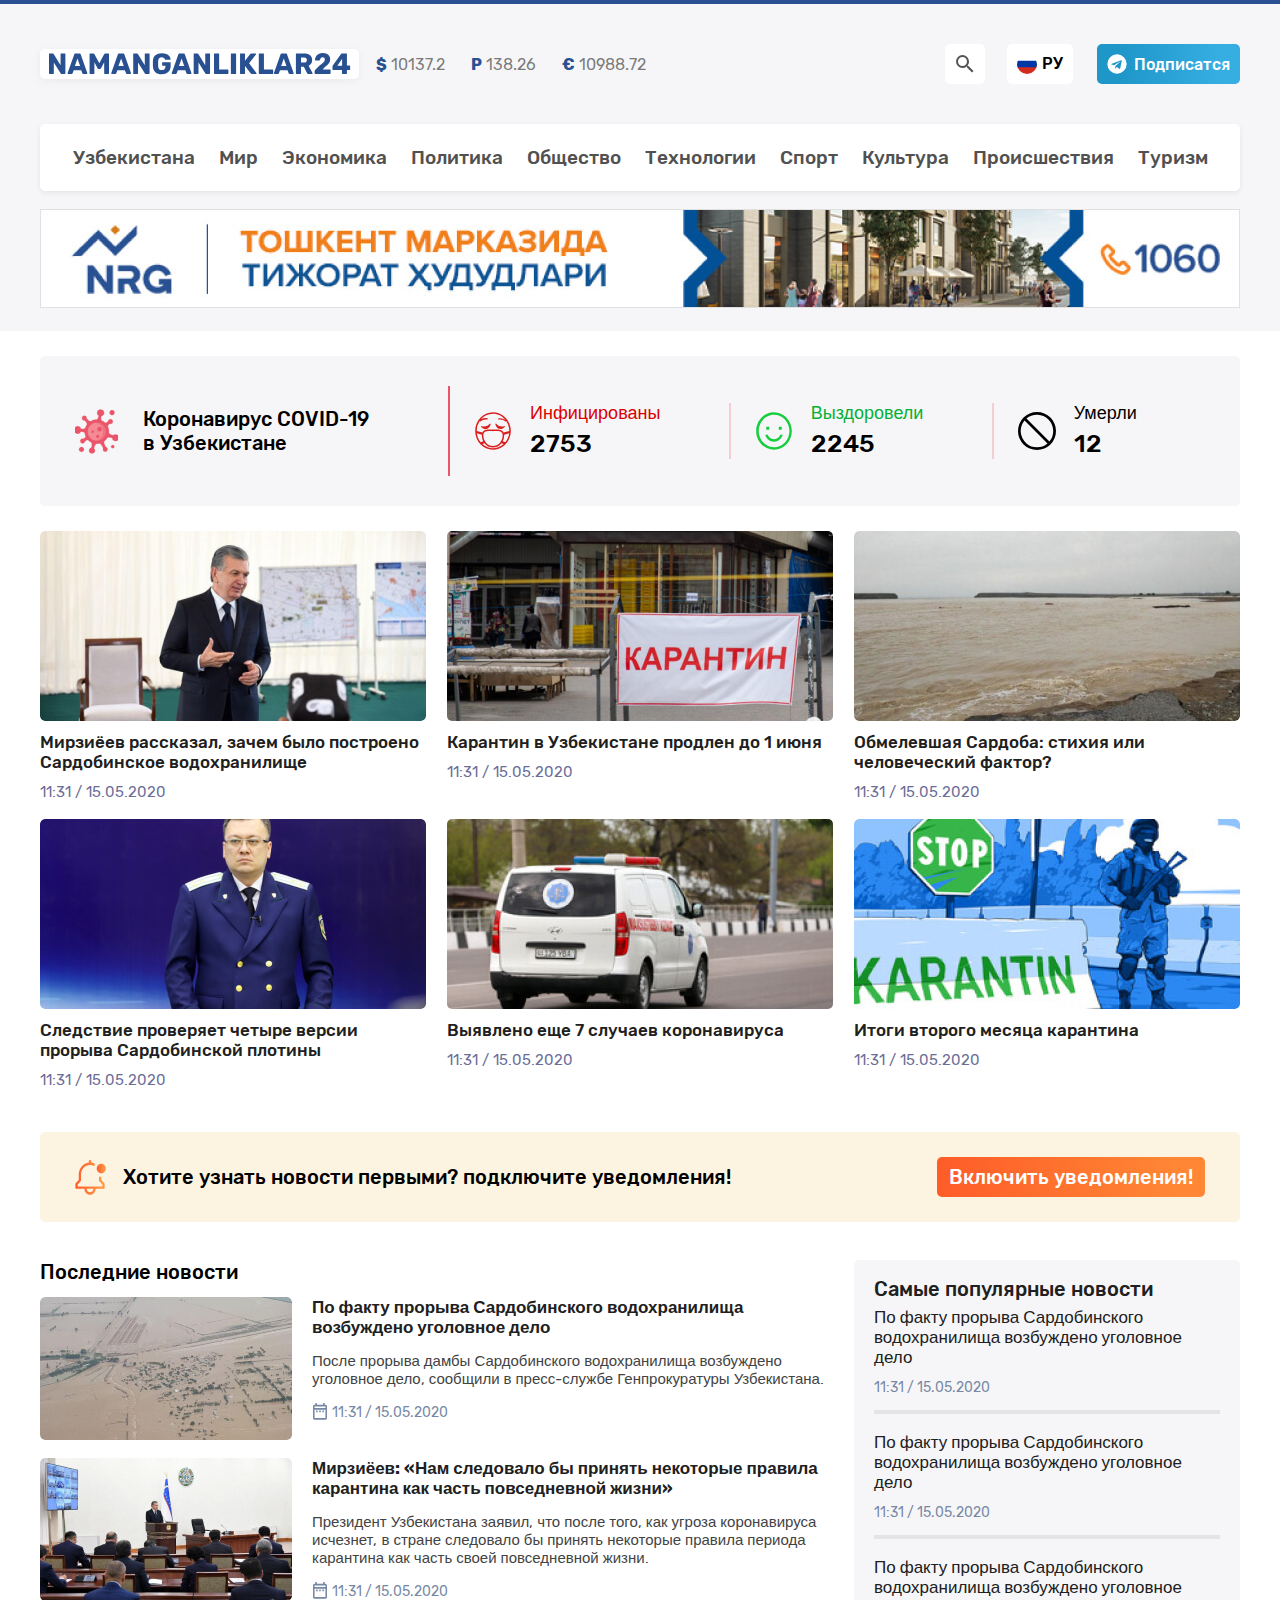
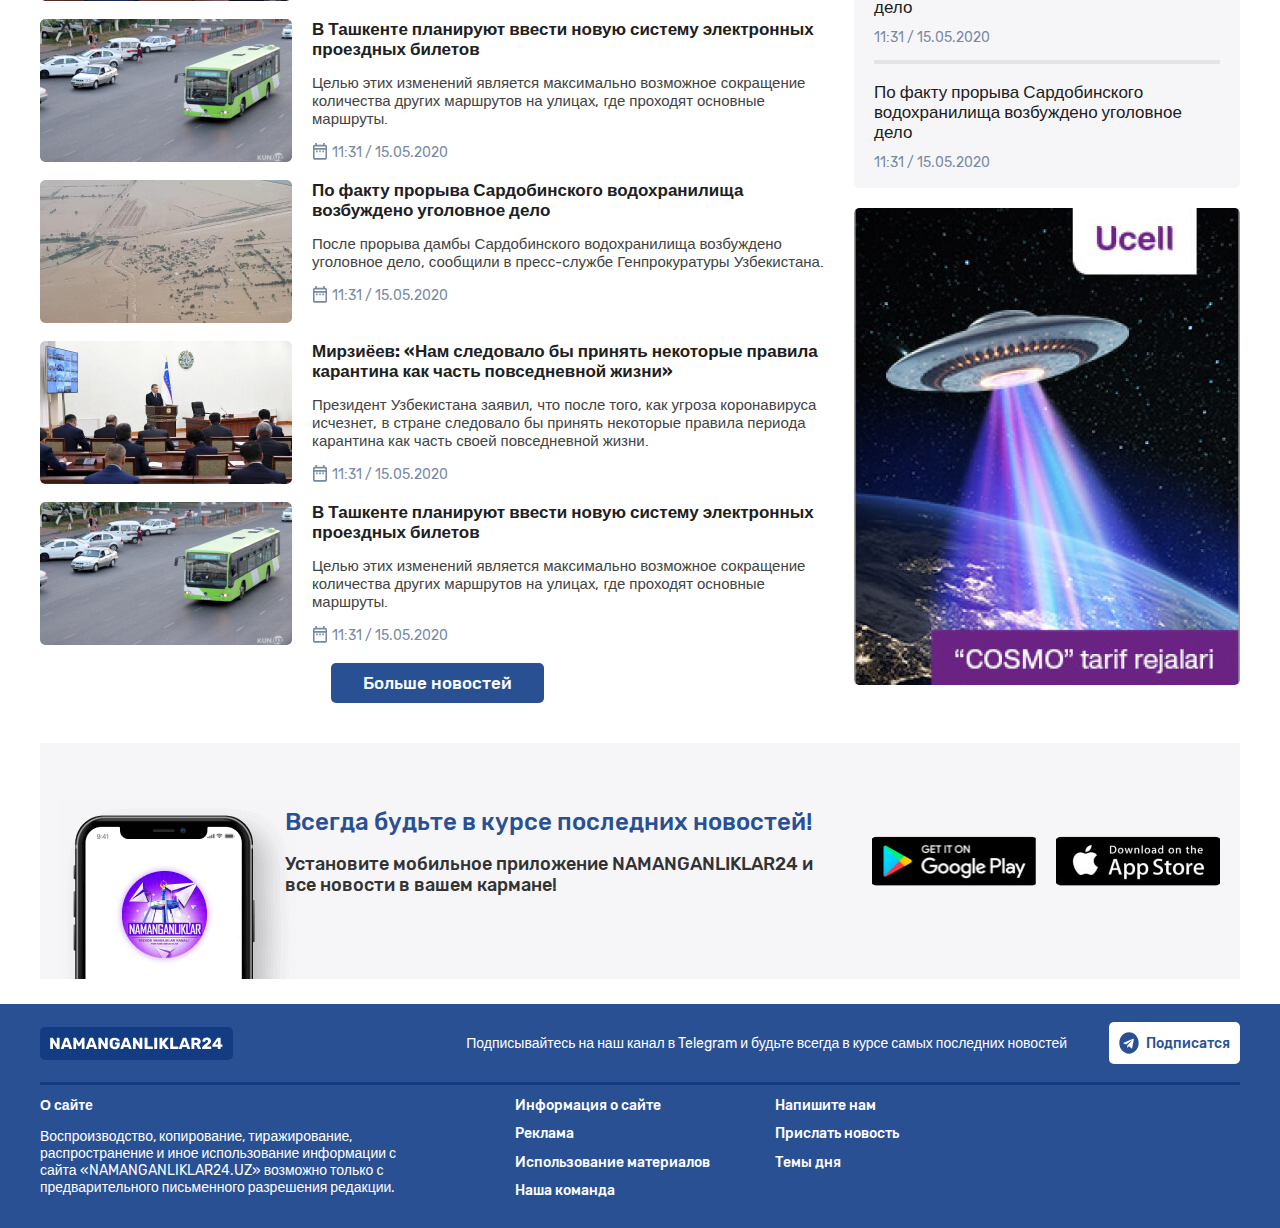
==== commit c417533f: "Link updated" ====
--- a/index.html
+++ b/index.html
@@ -45,7 +45,7 @@
               <span class="language-toggler__text">РУ</span>
             </span>
           </button>
-          <a class="site-header__telegram-sub telegram-sub telegram-sub--dark" href="https://tme.to/mayoquz" target="_blank">
+          <a class="site-header__telegram-sub telegram-sub telegram-sub--dark" href="https://tme.to/manutdone" target="_blank">
             <img class="telegram-sub__img" src="img/icon-telegram.svg" alt="Лого мессенжера Телеграм" width="20" height="20">
             <span class="telegram-sub__text">Подписатся</span>
           </a>
@@ -340,7 +340,7 @@
 
           <!-- SIDEBAR BANNER -->
           <aside class="sidebar-banner">
-            <a class="sidebar-banner__link" href="https://tme.to/mayoquz" target="_blank">
+            <a class="sidebar-banner__link" href="https://tme.to/manutdone" target="_blank">
               <img class="sidebar-banner__img" src="img/ucell-banner.jpg" srcset="img/ucell-banner.jpg 1x, img/ucell-banner@2x.jpg 2x" alt="UCell banner">
             </a>
           </aside>
@@ -354,10 +354,10 @@
           <h2 class="site-app__heading">Всегда будьте в курсе последних новостей!</h2>
           <p class="site-app__text">Установите мобильное приложение NAMANGANLIKLAR24 и все новости в вашем кармане!</p>
         </div>
-        <a class="site-app__link" href="https://tme.to/mayoquz" target="_blank">
+        <a class="site-app__link" href="https://tme.to/manutdone" target="_blank">
           <img class="site-app__img" src="img/googleplay.jpg" srcset="img/googleplay.jpg 1x, img/googleplay@2x.jpg 2x" alt="link to store" width="164" height="50">
         </a>
-        <a class="site-app__link" href="https://tme.to/mayoquz" target="_blank">
+        <a class="site-app__link" href="https://tme.to/manutdone" target="_blank">
           <img class="site-app__img" src="img/appstore.jpg" srcset="img/appstore.jpg 1x, img/appstore@2x.jpg 2x" alt="link to store" width="164" height="50">
         </a>
       </section>
@@ -374,7 +374,7 @@
           <img class="site-footer_logo-img" src="img/logo-white.svg" alt="Namanganliklar24 logo white" width="173" height="21">
         </a>
         <p class="site-footer__sub-text">Подписывайтесь на наш канал в Telegram и будьте всегда в курсе самых последних новостей</p>
-        <a class="site-footer__telegram-sub telegram-sub telegram-sub--white" href="https://tme.to/mayoquz" target="_blank">
+        <a class="site-footer__telegram-sub telegram-sub telegram-sub--white" href="https://tme.to/manutdone" target="_blank">
           <img class="telegram-sub__img" src="img/icon-telegram-blue.svg" alt="Лого мессенжера Телеграм" width="20" height="22">
           <span class="telegram-sub__text">Подписатся</span>
         </a>
@@ -393,7 +393,7 @@
             <a class="site-footer__nav-link" href="#">Информация о сайте</a>
           </li>
           <li class="site-footer__nav-item">
-            <a class="site-footer__nav-link" href="#">Напишите нам</a>
+            <a class="site-footer__nav-link" href="contact.html">Напишите нам</a>
           </li>
           <li class="site-footer__nav-item">
             <a class="site-footer__nav-link" href="#">Реклама</a>
--- a/css/styles.css
+++ b/css/styles.css
@@ -1353,4 +1353,4 @@
   to {
     transform: translateX(0);
   }
-}+}
